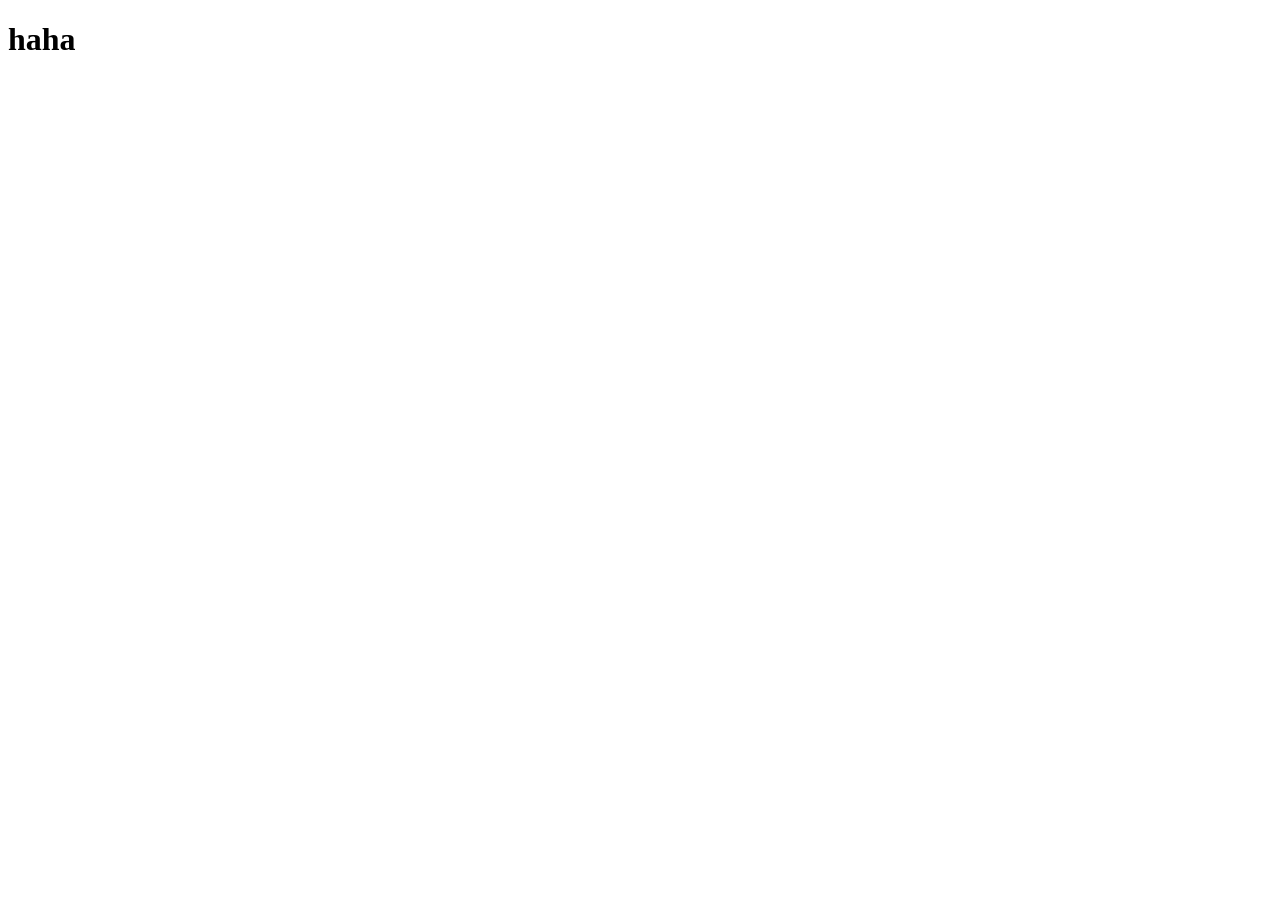
==== index.html @ 7975d015 "tes" ====
<!DOCTYPE html>
<html lang="en">
<head>
    <meta charset="UTF-8">
    <meta name="viewport" content="width=device-width, initial-scale=1.0">
    <title>Document</title>
</head>
<body>
    <h1>haha</h1>
</body>
</html>
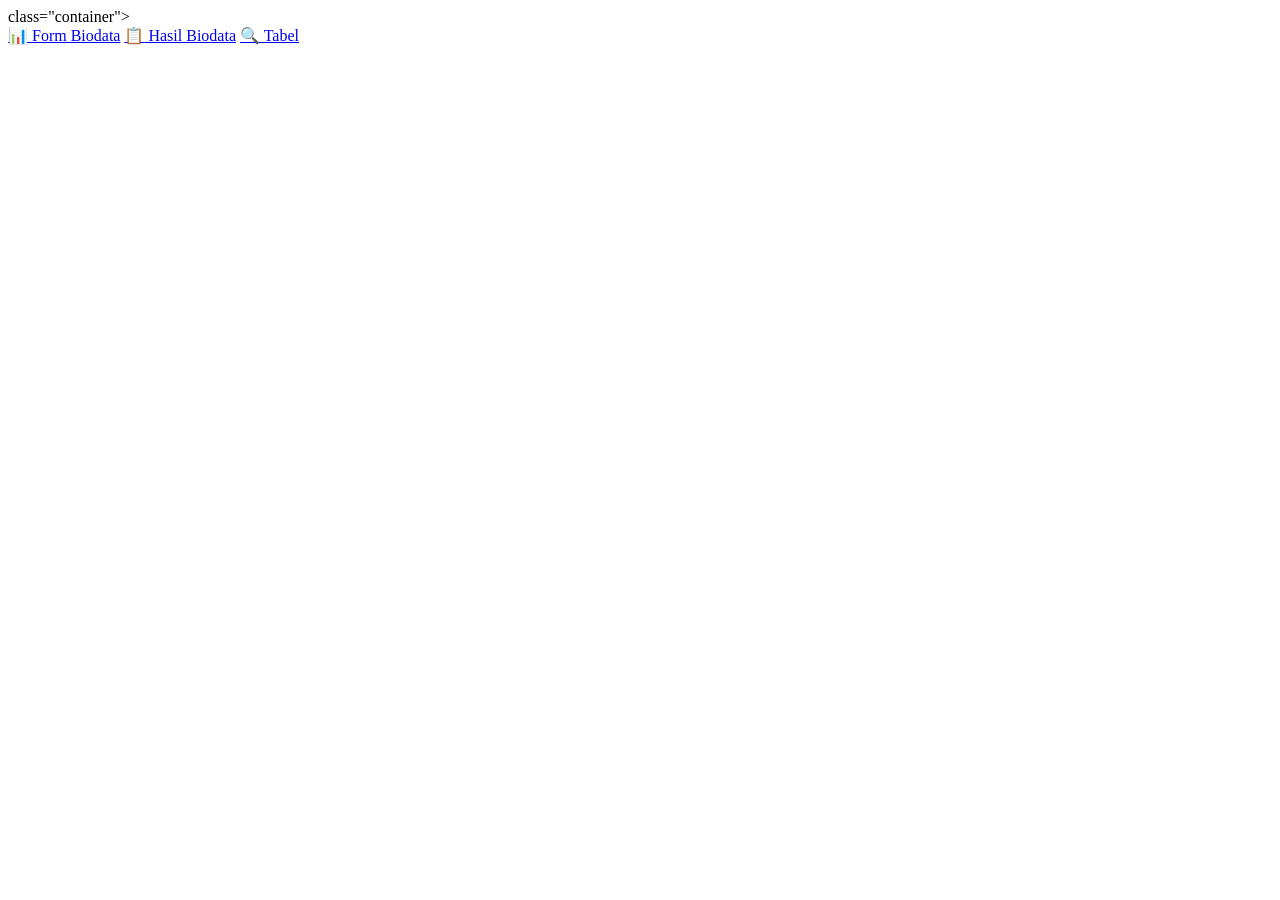
==== commit 32a35c14: "aaa" ====
--- a/index.html
+++ b/index.html
@@ -1,11 +1,17 @@
 <!DOCTYPE html>
 <html lang="en">
 <head>
-    <meta charset="UTF-8">
-    <meta name="viewport" content="width=device-width, initial-scale=1.0">
-    <title>Document</title>
-</head>
-<body>
-    <h1>haha</h1>
+     
+    class="container">
+</div>
+
+<!-- Daftar Tombol Menu -->
+<div class="menu-list">
+    <!-- Ganti tanda # dengan link file html atau link tujuan Bapak -->
+    <a href="form_biodata.html" class="menu-item"><span>📊</span> Form Biodata</a>
+    <a href="hasil_biodata.html" class="menu-item"><span>📋</span> Hasil Biodata</a>
+    <a href="tabel.html" class="menu-item"><span>🔍</span> Tabel</a>
+
+</div>
 </body>
 </html>
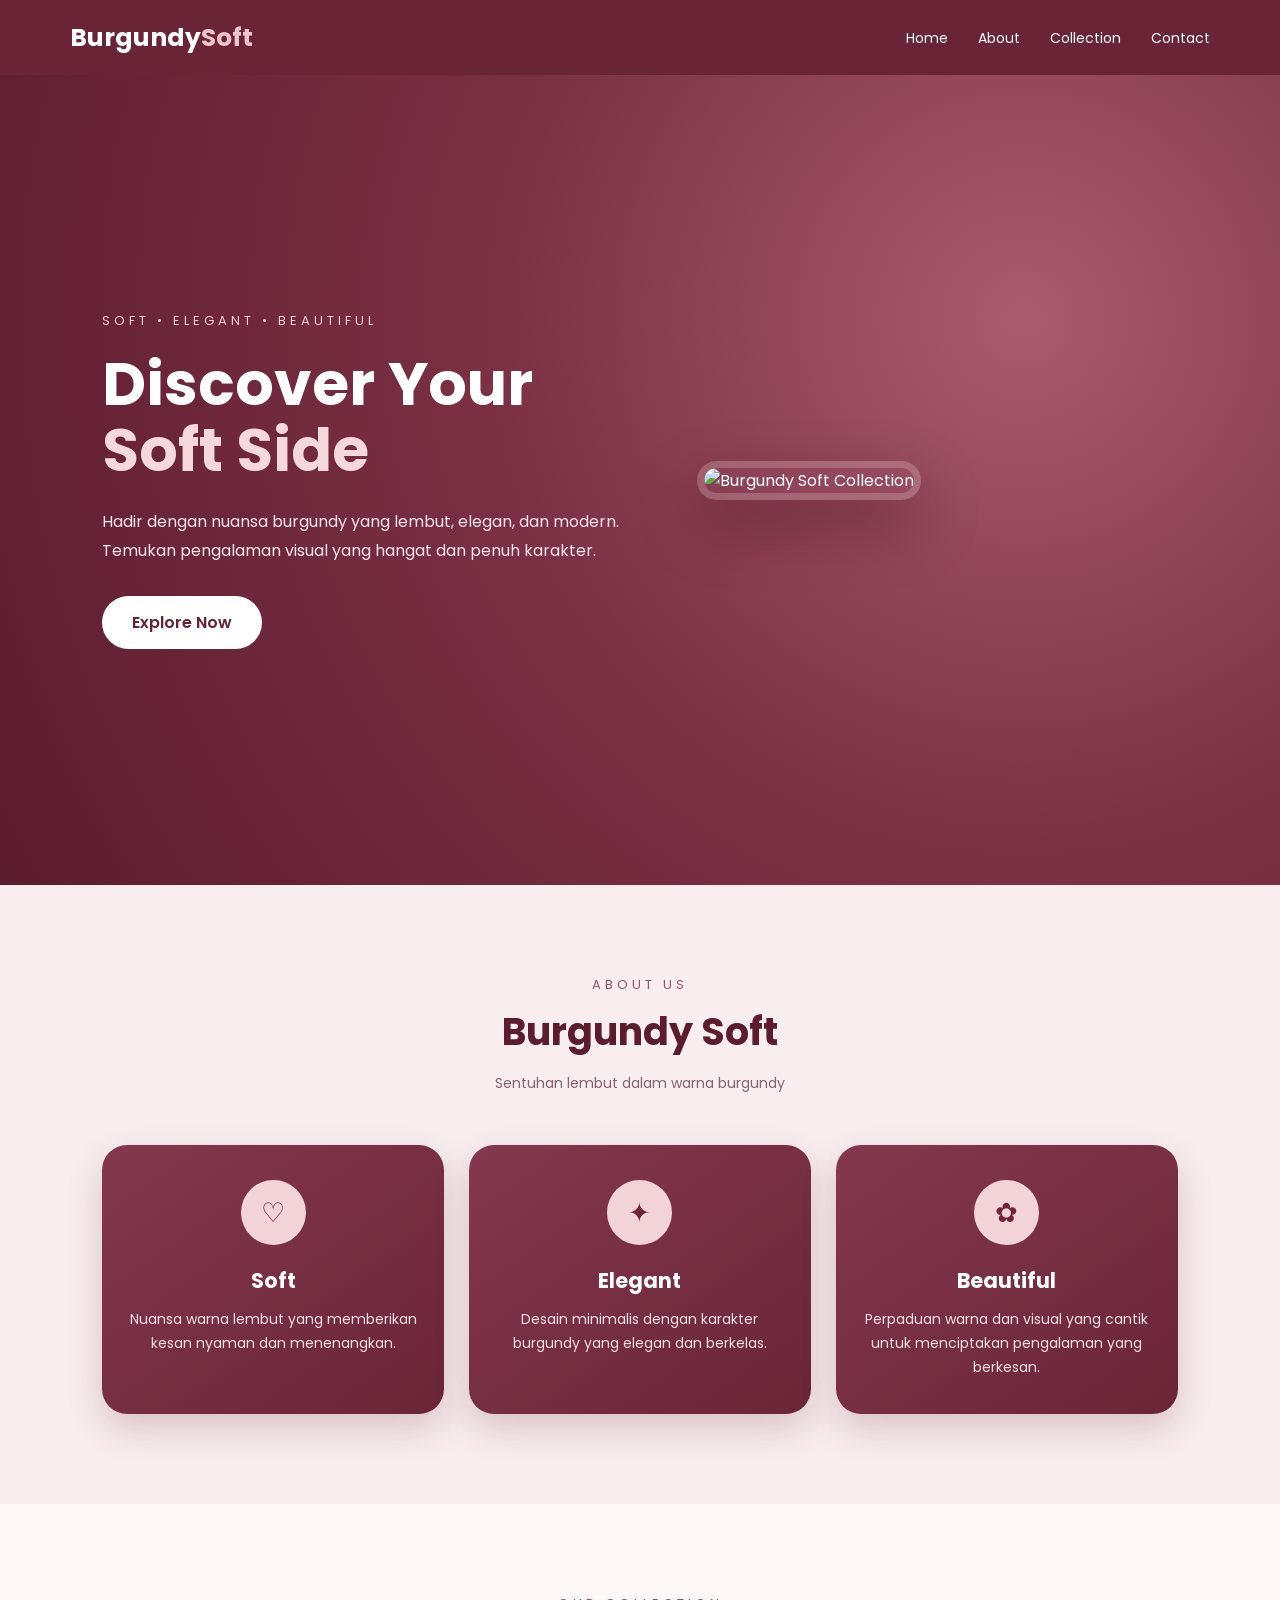
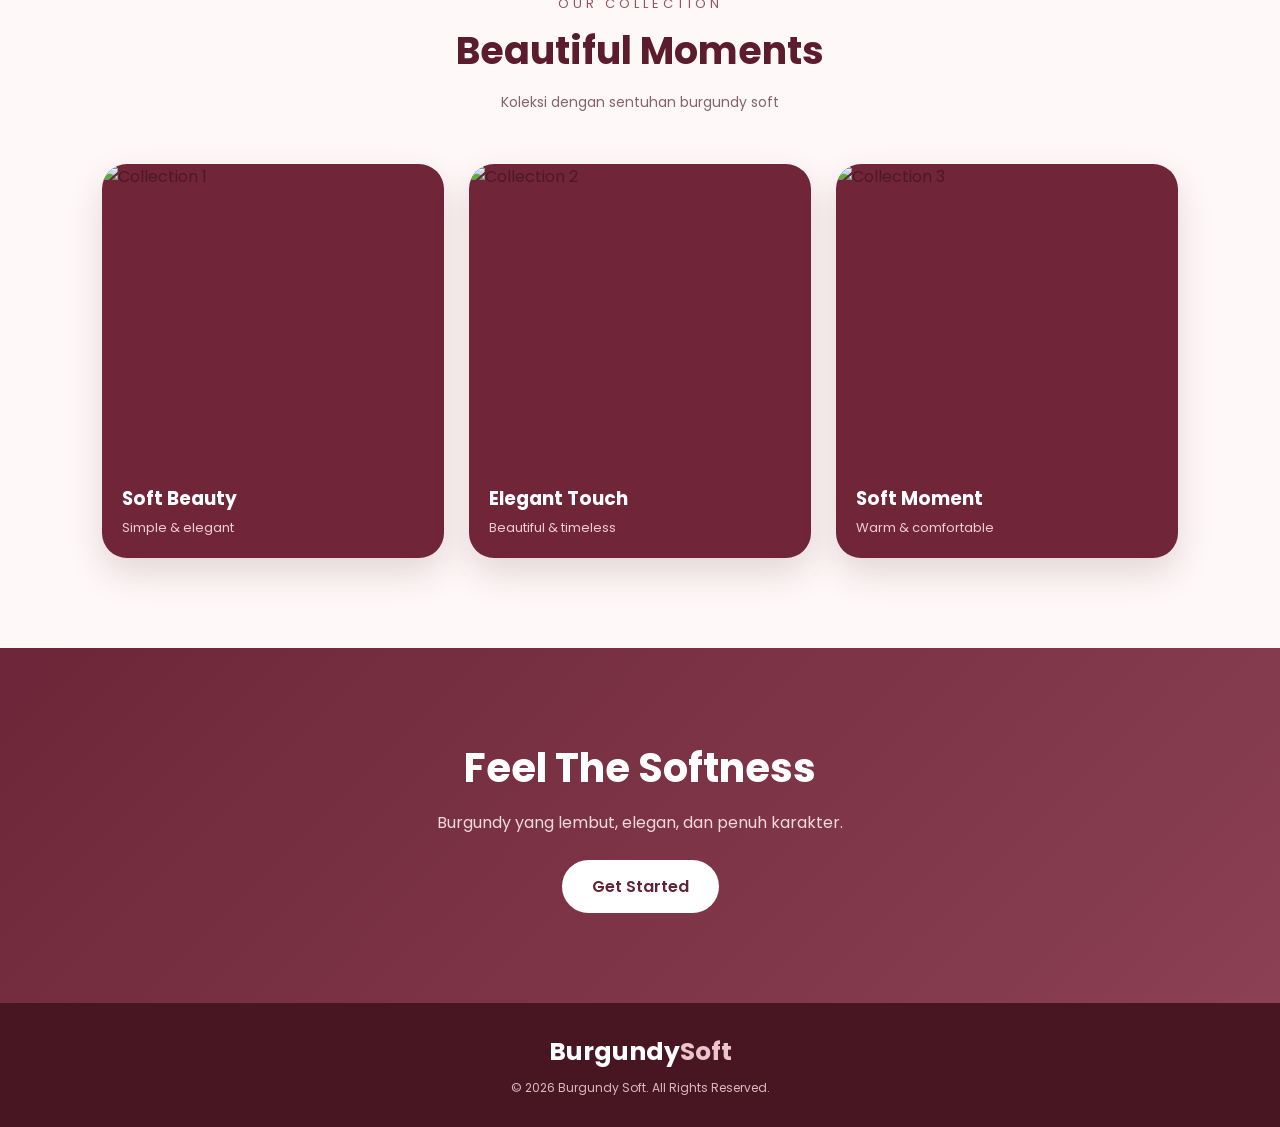
==== commit 0ed27c64: "css" ====
--- a/index.html
+++ b/index.html
@@ -1,17 +1,226 @@
 <!DOCTYPE html>
-<html lang="en">
+<html lang="id">
 <head>
-     
-    class="container">
-</div>
-
-<!-- Daftar Tombol Menu -->
-<div class="menu-list">
-    <!-- Ganti tanda # dengan link file html atau link tujuan Bapak -->
-    <a href="form_biodata.html" class="menu-item"><span>📊</span> Form Biodata</a>
-    <a href="hasil_biodata.html" class="menu-item"><span>📋</span> Hasil Biodata</a>
-    <a href="tabel.html" class="menu-item"><span>🔍</span> Tabel</a>
-
-</div>
+    <meta charset="UTF-8">
+    <meta name="viewport" content="width=device-width, initial-scale=1.0">
+
+    <title>Burgundy Soft</title>
+
+    <!-- Google Font -->
+    <link rel="preconnect" href="https://fonts.googleapis.com">
+    <link rel="preconnect" href="https://fonts.gstatic.com" crossorigin>
+    <link
+        href="https://fonts.googleapis.com/css2?family=Poppins:wght@300;400;500;600;700&display=swap"
+        rel="stylesheet"
+    >
+
+    <!-- CSS -->
+    <link rel="stylesheet" href="style.css">
+</head>
+
+<body>
+
+    <!-- NAVBAR -->
+    <header>
+        <nav class="navbar">
+
+            <div class="logo">
+                Burgundy<span>Soft</span>
+            </div>
+
+            <ul class="menu">
+                <li><a href="#home">Home</a></li>
+                <li><a href="#about">About</a></li>
+                <li><a href="#collection">Collection</a></li>
+                <li><a href="#contact">Contact</a></li>
+            </ul>
+
+        </nav>
+    </header>
+
+
+    <!-- HERO -->
+    <section class="hero" id="home">
+
+        <div class="hero-content">
+
+            <p class="subtitle">
+                SOFT • ELEGANT • BEAUTIFUL
+            </p>
+
+            <h1>
+                Discover Your
+                <span>Soft Side</span>
+            </h1>
+
+            <p class="description">
+                Hadir dengan nuansa burgundy yang lembut,
+                elegan, dan modern. Temukan pengalaman
+                visual yang hangat dan penuh karakter.
+            </p>
+
+            <a href="#collection" class="button">
+                Explore Now
+            </a>
+
+        </div>
+
+
+        <!-- FOTO HERO -->
+        <div class="hero-image">
+
+            <img
+                src="https://images.unsplash.com/photo-1612817288484-6f916006741a?auto=format&fit=crop&w=900&q=80"
+                alt="Burgundy Soft Collection"
+            >
+
+        </div>
+
+    </section>
+
+
+    <!-- ABOUT -->
+    <section class="about" id="about">
+
+        <div class="section-title">
+            <p>ABOUT US</p>
+            <h2>Burgundy Soft</h2>
+
+            <span>
+                Sentuhan lembut dalam warna burgundy
+            </span>
+        </div>
+
+
+        <div class="about-grid">
+
+            <div class="about-card">
+                <div class="icon">♡</div>
+
+                <h3>Soft</h3>
+
+                <p>
+                    Nuansa warna lembut yang memberikan
+                    kesan nyaman dan menenangkan.
+                </p>
+            </div>
+
+
+            <div class="about-card">
+                <div class="icon">✦</div>
+
+                <h3>Elegant</h3>
+
+                <p>
+                    Desain minimalis dengan karakter
+                    burgundy yang elegan dan berkelas.
+                </p>
+            </div>
+
+
+            <div class="about-card">
+                <div class="icon">✿</div>
+
+                <h3>Beautiful</h3>
+
+                <p>
+                    Perpaduan warna dan visual yang
+                    cantik untuk menciptakan pengalaman
+                    yang berkesan.
+                </p>
+            </div>
+
+        </div>
+
+    </section>
+
+
+    <!-- COLLECTION -->
+    <section class="collection" id="collection">
+
+        <div class="section-title">
+            <p>OUR COLLECTION</p>
+            <h2>Beautiful Moments</h2>
+
+            <span>
+                Koleksi dengan sentuhan burgundy soft
+            </span>
+        </div>
+
+
+        <div class="gallery">
+
+            <div class="gallery-card">
+                <img
+                    src="https://images.unsplash.com/photo-1556228578-8c89e6adf883?auto=format&fit=crop&w=800&q=80"
+                    alt="Collection 1"
+                >
+
+                <div class="gallery-text">
+                    <h3>Soft Beauty</h3>
+                    <p>Simple & elegant</p>
+                </div>
+            </div>
+
+
+            <div class="gallery-card">
+                <img
+                    src="https://images.unsplash.com/photo-1596462502278-27bfdc403348?auto=format&fit=crop&w=800&q=80"
+                    alt="Collection 2"
+                >
+
+                <div class="gallery-text">
+                    <h3>Elegant Touch</h3>
+                    <p>Beautiful & timeless</p>
+                </div>
+            </div>
+
+
+            <div class="gallery-card">
+                <img
+                    src="https://images.unsplash.com/photo-1571781926291-c477ebfd024b?auto=format&fit=crop&w=800&q=80"
+                    alt="Collection 3"
+                >
+
+                <div class="gallery-text">
+                    <h3>Soft Moment</h3>
+                    <p>Warm & comfortable</p>
+                </div>
+            </div>
+
+        </div>
+
+    </section>
+
+
+    <!-- CTA -->
+    <section class="cta" id="contact">
+
+        <h2>Feel The Softness</h2>
+
+        <p>
+            Burgundy yang lembut, elegan, dan penuh karakter.
+        </p>
+
+        <a href="#home" class="button light">
+            Get Started
+        </a>
+
+    </section>
+
+
+    <!-- FOOTER -->
+    <footer>
+
+        <div class="logo">
+            Burgundy<span>Soft</span>
+        </div>
+
+        <p>
+            © 2026 Burgundy Soft. All Rights Reserved.
+        </p>
+
+    </footer>
+
 </body>
 </html>
--- a/style.css
+++ b/style.css
@@ -0,0 +1,514 @@
+/* ==============================
+   RESET
+================================= */
+
+* {
+    margin: 0;
+    padding: 0;
+    box-sizing: border-box;
+}
+
+html {
+    scroll-behavior: smooth;
+}
+
+body {
+    font-family: "Poppins", sans-serif;
+    background: #f6e8eb;
+    color: #4d1825;
+}
+
+
+/* ==============================
+   NAVBAR
+================================= */
+
+header {
+    background: #692536;
+    position: sticky;
+    top: 0;
+    z-index: 1000;
+}
+
+.navbar {
+    max-width: 1200px;
+    height: 75px;
+    margin: auto;
+    padding: 0 30px;
+
+    display: flex;
+    align-items: center;
+    justify-content: space-between;
+}
+
+.logo {
+    color: white;
+    font-size: 25px;
+    font-weight: 700;
+}
+
+.logo span {
+    color: #edc4ca;
+}
+
+.menu {
+    list-style: none;
+
+    display: flex;
+    gap: 30px;
+}
+
+.menu a {
+    color: white;
+    text-decoration: none;
+    font-size: 14px;
+    transition: 0.3s;
+}
+
+.menu a:hover {
+    color: #efc5cb;
+}
+
+
+/* ==============================
+   HERO
+================================= */
+
+.hero {
+    min-height: 90vh;
+    padding: 70px 8%;
+
+    display: flex;
+    align-items: center;
+    justify-content: space-between;
+
+    gap: 60px;
+
+    background:
+        radial-gradient(
+            circle at 80% 30%,
+            #a95c6e,
+            #7c3044 45%,
+            #5b1c2d 100%
+        );
+
+    color: white;
+}
+
+.hero-content {
+    width: 50%;
+}
+
+.subtitle {
+    color: #f2cbd0;
+    font-size: 13px;
+    letter-spacing: 4px;
+    margin-bottom: 20px;
+}
+
+.hero h1 {
+    font-size: 60px;
+    line-height: 1.1;
+    margin-bottom: 25px;
+}
+
+.hero h1 span {
+    display: block;
+    color: #f4d8dc;
+}
+
+.description {
+    max-width: 520px;
+
+    color: #f6e5e8;
+    line-height: 1.8;
+    font-size: 16px;
+
+    margin-bottom: 30px;
+}
+
+
+/* BUTTON */
+
+.button {
+    display: inline-block;
+
+    padding: 14px 30px;
+
+    border-radius: 50px;
+
+    background: #fff;
+    color: #652234;
+
+    text-decoration: none;
+    font-weight: 600;
+
+    transition: 0.3s;
+}
+
+.button:hover {
+    background: #efc3ca;
+    transform: translateY(-4px);
+}
+
+
+/* HERO IMAGE */
+
+.hero-image {
+    width: 45%;
+}
+
+.hero-image img {
+    width: 100%;
+    height: 500px;
+
+    object-fit: cover;
+
+    border-radius: 35px;
+
+    border: 7px solid rgba(255,255,255,0.18);
+
+    box-shadow:
+        0 25px 60px rgba(40,0,10,0.35);
+}
+
+
+/* ==============================
+   SECTION TITLE
+================================= */
+
+.section-title {
+    text-align: center;
+    margin-bottom: 50px;
+}
+
+.section-title p {
+    color: #9a5262;
+    font-size: 13px;
+    letter-spacing: 4px;
+    margin-bottom: 8px;
+}
+
+.section-title h2 {
+    font-size: 38px;
+    color: #5b1c2d;
+    margin-bottom: 10px;
+}
+
+.section-title span {
+    color: #85636b;
+    font-size: 14px;
+}
+
+
+/* ==============================
+   ABOUT
+================================= */
+
+.about {
+    padding: 90px 8%;
+    background: #f8edef;
+}
+
+.about-grid {
+    max-width: 1100px;
+    margin: auto;
+
+    display: grid;
+    grid-template-columns: repeat(3, 1fr);
+
+    gap: 25px;
+}
+
+
+/* BURGUNDY SOFT CARD */
+
+.about-card {
+    padding: 35px 25px;
+
+    text-align: center;
+
+    color: white;
+
+    background:
+        linear-gradient(
+            145deg,
+            #84384d,
+            #6a2537
+        );
+
+    border-radius: 25px;
+
+    box-shadow:
+        0 15px 35px rgba(100,30,50,0.20);
+
+    transition: 0.3s;
+}
+
+.about-card:hover {
+    transform: translateY(-8px);
+
+    box-shadow:
+        0 20px 45px rgba(100,30,50,0.30);
+}
+
+.icon {
+    width: 65px;
+    height: 65px;
+
+    margin: 0 auto 20px;
+
+    display: flex;
+    align-items: center;
+    justify-content: center;
+
+    border-radius: 50%;
+
+    background: #f2d3d8;
+
+    color: #702638;
+
+    font-size: 27px;
+}
+
+.about-card h3 {
+    font-size: 21px;
+    margin-bottom: 12px;
+}
+
+.about-card p {
+    color: #f5dfe2;
+
+    font-size: 14px;
+
+    line-height: 1.7;
+}
+
+
+/* ==============================
+   COLLECTION
+================================= */
+
+.collection {
+    padding: 90px 8%;
+
+    background: #fff8f8;
+}
+
+.gallery {
+    max-width: 1100px;
+    margin: auto;
+
+    display: grid;
+
+    grid-template-columns:
+        repeat(3, 1fr);
+
+    gap: 25px;
+}
+
+.gallery-card {
+    overflow: hidden;
+
+    border-radius: 25px;
+
+    background: #702638;
+
+    box-shadow:
+        0 15px 35px rgba(80,20,35,0.15);
+}
+
+.gallery-card img {
+    width: 100%;
+    height: 300px;
+
+    object-fit: cover;
+
+    display: block;
+
+    transition: 0.5s;
+}
+
+.gallery-card:hover img {
+    transform: scale(1.08);
+}
+
+.gallery-text {
+    padding: 20px;
+
+    color: white;
+}
+
+.gallery-text h3 {
+    margin-bottom: 5px;
+}
+
+.gallery-text p {
+    color: #eecdd2;
+
+    font-size: 13px;
+}
+
+
+/* ==============================
+   CTA
+================================= */
+
+.cta {
+    padding: 90px 20px;
+
+    text-align: center;
+
+    color: white;
+
+    background:
+        linear-gradient(
+            135deg,
+            #6d2639,
+            #8b4053
+        );
+}
+
+.cta h2 {
+    font-size: 40px;
+    margin-bottom: 12px;
+}
+
+.cta p {
+    color: #f2d9dd;
+    margin-bottom: 25px;
+}
+
+.button.light {
+    background: white;
+}
+
+
+/* ==============================
+   FOOTER
+================================= */
+
+footer {
+    padding: 30px;
+
+    text-align: center;
+
+    background: #481522;
+
+    color: #dcb9bf;
+}
+
+footer .logo {
+    margin-bottom: 8px;
+}
+
+footer p {
+    font-size: 12px;
+}
+
+
+/* ==============================
+   RESPONSIVE TABLET
+================================= */
+
+@media (max-width: 900px) {
+
+    .hero {
+        padding: 60px 6%;
+    }
+
+    .hero h1 {
+        font-size: 48px;
+    }
+
+    .about-grid,
+    .gallery {
+        grid-template-columns: 1fr 1fr;
+    }
+
+}
+
+
+/* ==============================
+   RESPONSIVE HP
+================================= */
+
+@media (max-width: 650px) {
+
+    .navbar {
+        height: 65px;
+        padding: 0 20px;
+    }
+
+    .menu {
+        display: none;
+    }
+
+
+    /* HERO */
+
+    .hero {
+        min-height: auto;
+
+        padding: 60px 25px;
+
+        flex-direction: column;
+
+        text-align: center;
+    }
+
+    .hero-content {
+        width: 100%;
+    }
+
+    .hero h1 {
+        font-size: 42px;
+    }
+
+    .description {
+        margin-left: auto;
+        margin-right: auto;
+    }
+
+    .hero-image {
+        width: 100%;
+    }
+
+    .hero-image img {
+        height: 380px;
+    }
+
+
+    /* SECTION */
+
+    .section-title h2 {
+        font-size: 30px;
+    }
+
+
+    /* CARD */
+
+    .about-grid,
+    .gallery {
+        grid-template-columns: 1fr;
+    }
+
+
+    .about,
+    .collection {
+        padding: 70px 25px;
+    }
+
+
+    .gallery-card img {
+        height: 280px;
+    }
+
+
+    /* CTA */
+
+    .cta h2 {
+        font-size: 30px;
+    }
+
+}
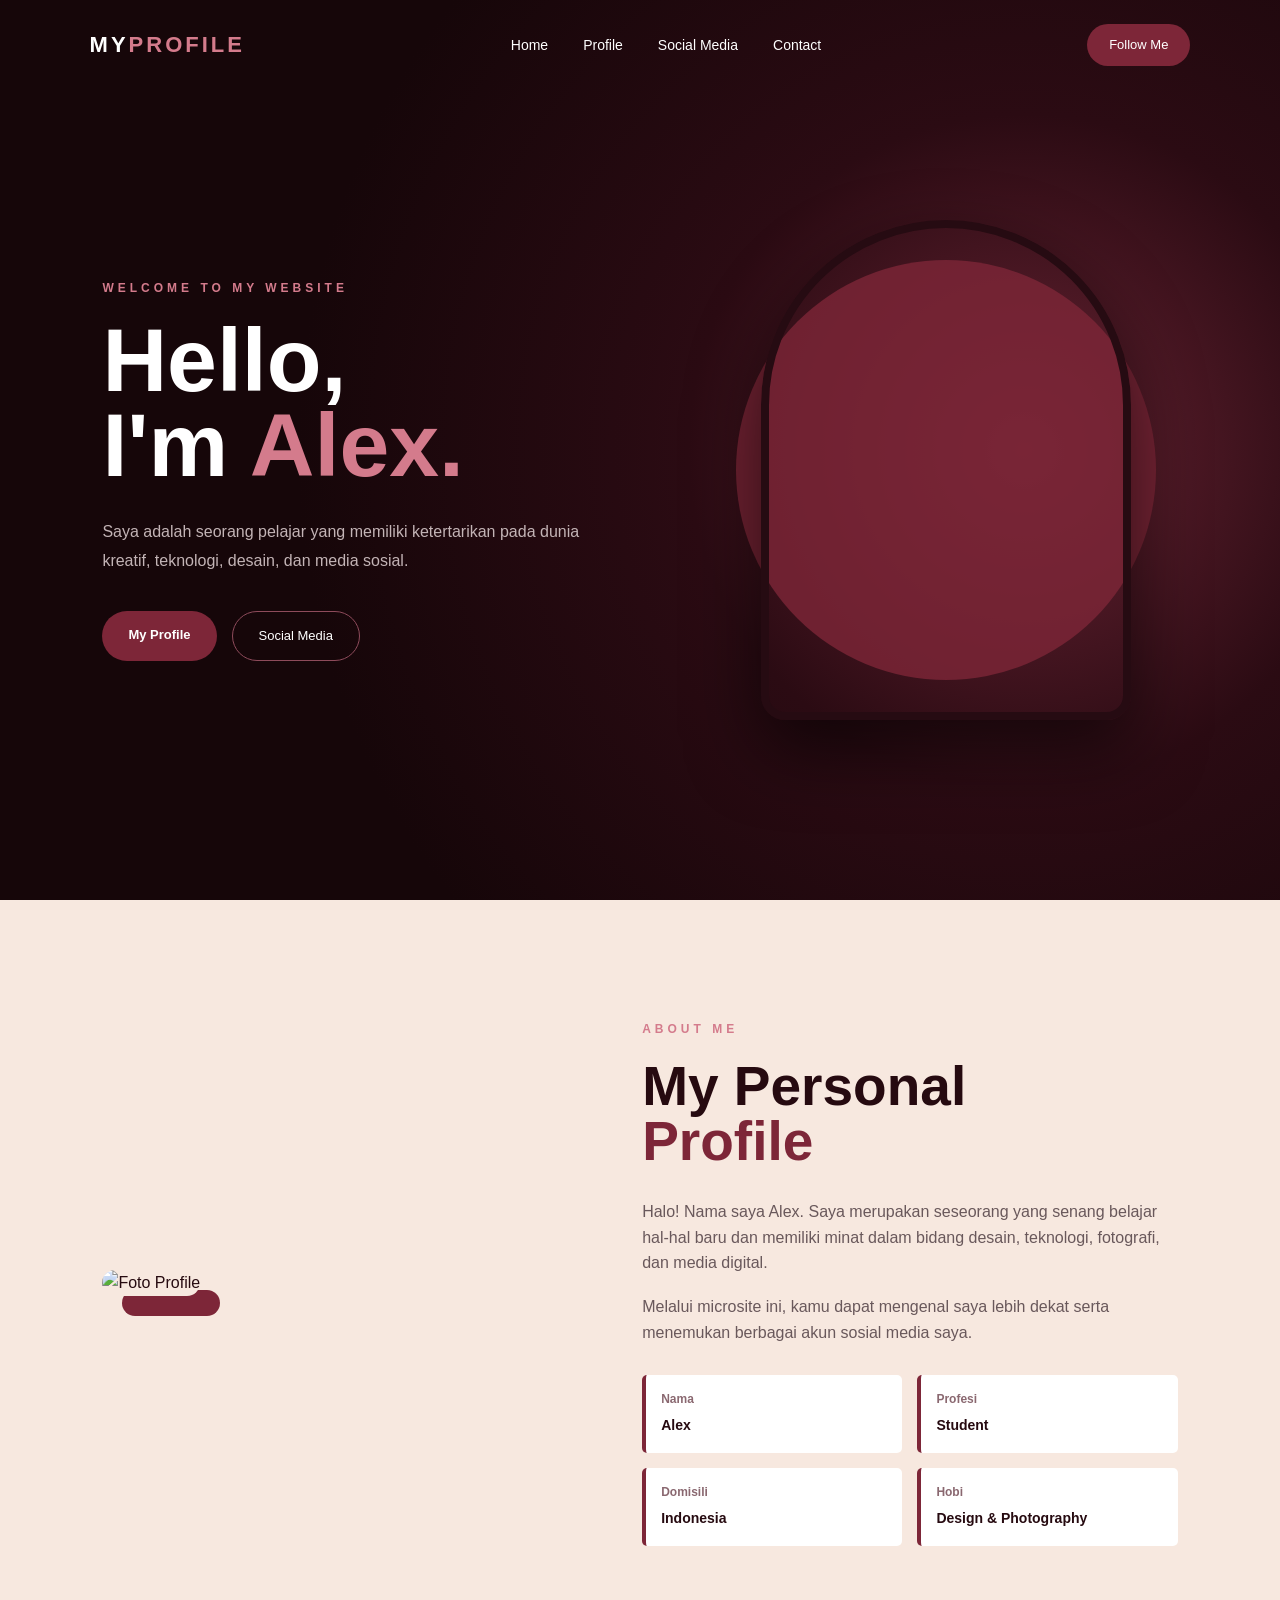
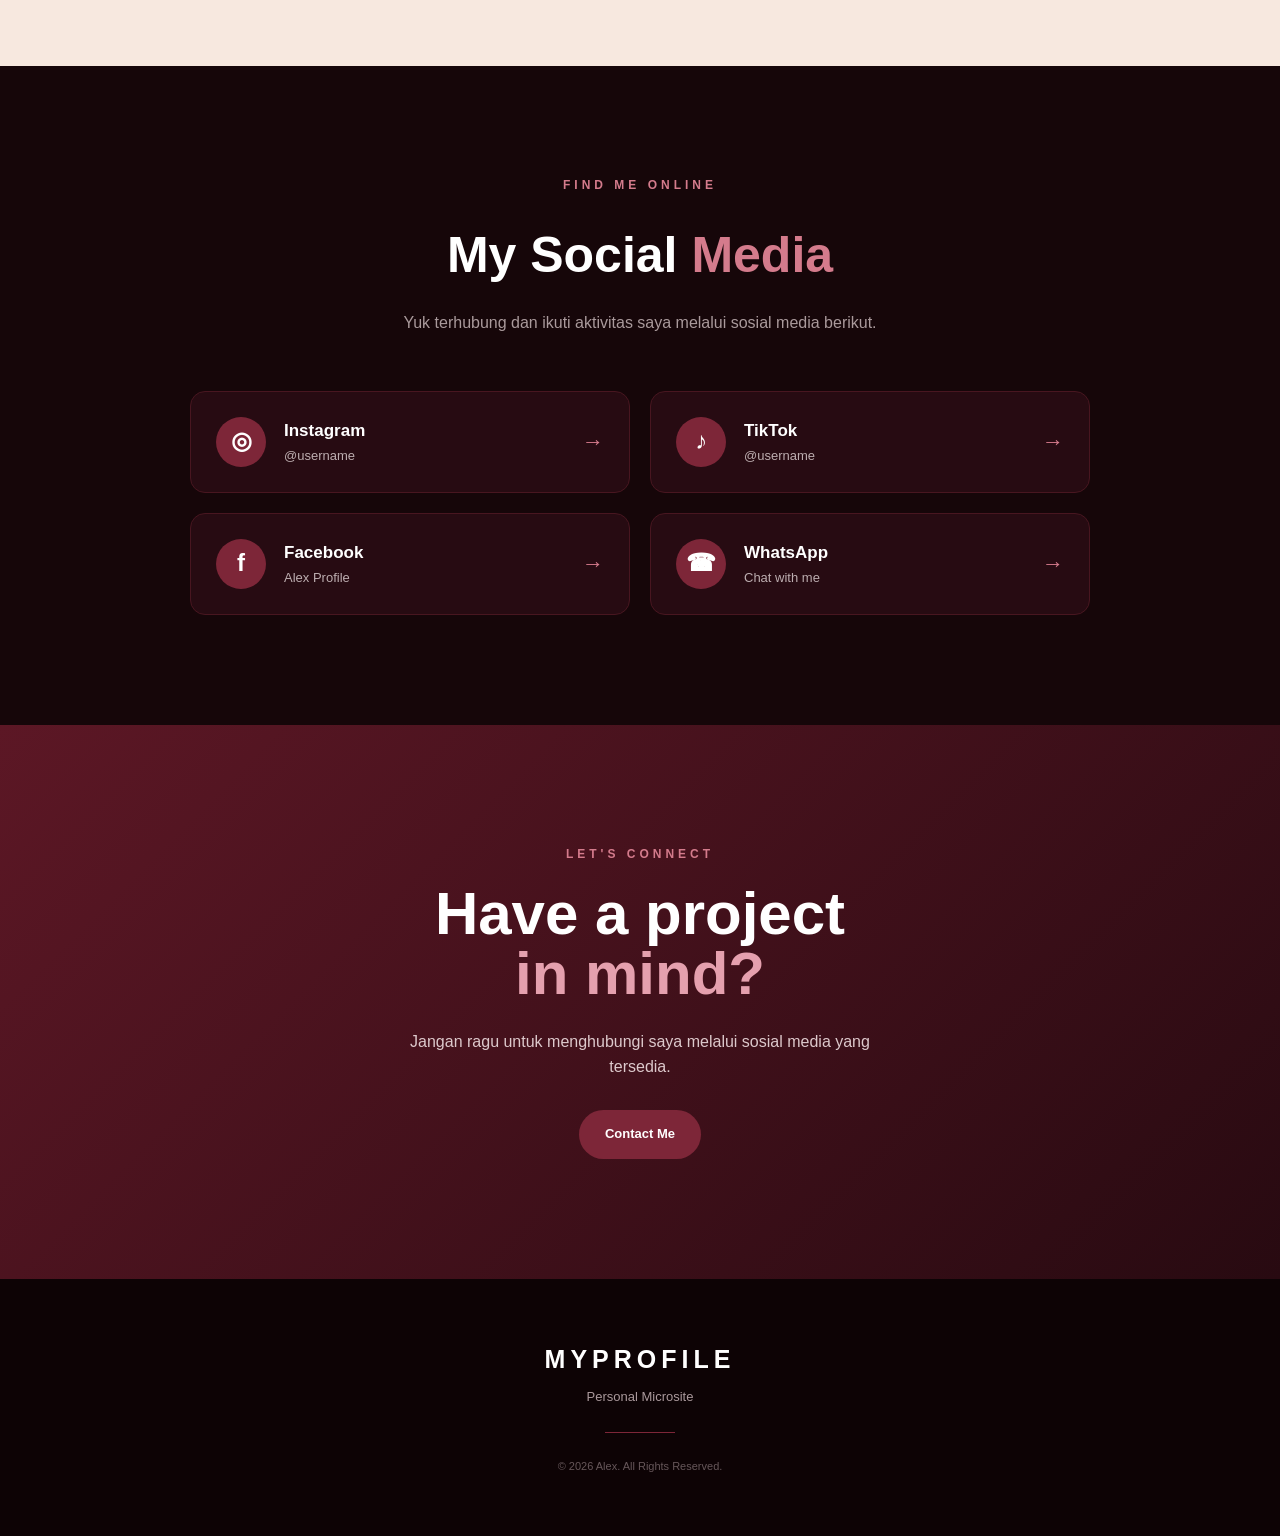
==== commit 01206374: "gyuurf" ====
--- a/index.html
+++ b/index.html
@@ -1,18 +1,13 @@
 <!DOCTYPE html>
 <html lang="id">
+
 <head>
     <meta charset="UTF-8">
-    <meta name="viewport" content="width=device-width, initial-scale=1.0">
-
-    <title>Burgundy Soft</title>
-
-    <!-- Google Font -->
-    <link rel="preconnect" href="https://fonts.googleapis.com">
-    <link rel="preconnect" href="https://fonts.gstatic.com" crossorigin>
-    <link
-        href="https://fonts.googleapis.com/css2?family=Poppins:wght@300;400;500;600;700&display=swap"
-        rel="stylesheet"
-    >
+
+    <meta name="viewport"
+          content="width=device-width, initial-scale=1.0">
+
+    <title>My Profile | Microsite</title>
 
     <!-- CSS -->
     <link rel="stylesheet" href="style.css">
@@ -25,15 +20,30 @@
         <nav class="navbar">
 
             <div class="logo">
-                Burgundy<span>Soft</span>
+                MY<span>PROFILE</span>
             </div>
 
-            <ul class="menu">
-                <li><a href="#home">Home</a></li>
-                <li><a href="#about">About</a></li>
-                <li><a href="#collection">Collection</a></li>
-                <li><a href="#contact">Contact</a></li>
+            <ul class="nav-menu">
+                <li>
+                    <a href="#home">Home</a>
+                </li>
+
+                <li>
+                    <a href="#profile">Profile</a>
+                </li>
+
+                <li>
+                    <a href="#social">Social Media</a>
+                </li>
+
+                <li>
+                    <a href="#contact">Contact</a>
+                </li>
             </ul>
+
+            <a href="#social" class="nav-button">
+                Follow Me
+            </a>
 
         </nav>
     </header>
@@ -42,169 +52,244 @@
     <!-- HERO -->
     <section class="hero" id="home">
 
-        <div class="hero-content">
+        <div class="hero-text">
 
             <p class="subtitle">
-                SOFT • ELEGANT • BEAUTIFUL
+                WELCOME TO MY WEBSITE
             </p>
 
             <h1>
-                Discover Your
-                <span>Soft Side</span>
+                Hello,<br>
+                I'm <span>Alex.</span>
             </h1>
 
             <p class="description">
-                Hadir dengan nuansa burgundy yang lembut,
-                elegan, dan modern. Temukan pengalaman
-                visual yang hangat dan penuh karakter.
-            </p>
-
-            <a href="#collection" class="button">
-                Explore Now
-            </a>
-
-        </div>
-
-
-        <!-- FOTO HERO -->
+                Saya adalah seorang pelajar yang memiliki
+                ketertarikan pada dunia kreatif, teknologi,
+                desain, dan media sosial.
+            </p>
+
+            <div class="hero-buttons">
+
+                <a href="#profile" class="primary-button">
+                    My Profile
+                </a>
+
+                <a href="#social" class="secondary-button">
+                    Social Media
+                </a>
+
+            </div>
+
+        </div>
+
+
         <div class="hero-image">
 
-            <img
-                src="https://images.unsplash.com/photo-1612817288484-6f916006741a?auto=format&fit=crop&w=900&q=80"
-                alt="Burgundy Soft Collection"
-            >
+            <div class="circle"></div>
+
+            <img src="profile.jpg"
+                 alt="Foto Profil">
 
         </div>
 
     </section>
 
 
-    <!-- ABOUT -->
-    <section class="about" id="about">
-
-        <div class="section-title">
-            <p>ABOUT US</p>
-            <h2>Burgundy Soft</h2>
-
-            <span>
-                Sentuhan lembut dalam warna burgundy
-            </span>
-        </div>
-
-
-        <div class="about-grid">
-
-            <div class="about-card">
-                <div class="icon">♡</div>
-
-                <h3>Soft</h3>
-
-                <p>
-                    Nuansa warna lembut yang memberikan
-                    kesan nyaman dan menenangkan.
-                </p>
+    <!-- PROFILE -->
+    <section class="profile" id="profile">
+
+        <div class="profile-image">
+
+            <img src="profile.jpg"
+                 alt="Foto Profile">
+
+        </div>
+
+
+        <div class="profile-content">
+
+            <p class="subtitle">
+                ABOUT ME
+            </p>
+
+            <h2>
+                My Personal<br>
+                <span>Profile</span>
+            </h2>
+
+            <p>
+                Halo! Nama saya Alex. Saya merupakan seseorang
+                yang senang belajar hal-hal baru dan memiliki
+                minat dalam bidang desain, teknologi, fotografi,
+                dan media digital.
+            </p>
+
+            <p>
+                Melalui microsite ini, kamu dapat mengenal
+                saya lebih dekat serta menemukan berbagai
+                akun sosial media saya.
+            </p>
+
+
+            <div class="info">
+
+                <div>
+                    <strong>Nama</strong>
+                    <span>Alex</span>
+                </div>
+
+                <div>
+                    <strong>Profesi</strong>
+                    <span>Student</span>
+                </div>
+
+                <div>
+                    <strong>Domisili</strong>
+                    <span>Indonesia</span>
+                </div>
+
+                <div>
+                    <strong>Hobi</strong>
+                    <span>Design & Photography</span>
+                </div>
+
             </div>
 
-
-            <div class="about-card">
-                <div class="icon">✦</div>
-
-                <h3>Elegant</h3>
-
-                <p>
-                    Desain minimalis dengan karakter
-                    burgundy yang elegan dan berkelas.
-                </p>
-            </div>
-
-
-            <div class="about-card">
-                <div class="icon">✿</div>
-
-                <h3>Beautiful</h3>
-
-                <p>
-                    Perpaduan warna dan visual yang
-                    cantik untuk menciptakan pengalaman
-                    yang berkesan.
-                </p>
-            </div>
-
         </div>
 
     </section>
 
 
-    <!-- COLLECTION -->
-    <section class="collection" id="collection">
-
-        <div class="section-title">
-            <p>OUR COLLECTION</p>
-            <h2>Beautiful Moments</h2>
-
-            <span>
-                Koleksi dengan sentuhan burgundy soft
-            </span>
-        </div>
-
-
-        <div class="gallery">
-
-            <div class="gallery-card">
-                <img
-                    src="https://images.unsplash.com/photo-1556228578-8c89e6adf883?auto=format&fit=crop&w=800&q=80"
-                    alt="Collection 1"
-                >
-
-                <div class="gallery-text">
-                    <h3>Soft Beauty</h3>
-                    <p>Simple & elegant</p>
-                </div>
-            </div>
-
-
-            <div class="gallery-card">
-                <img
-                    src="https://images.unsplash.com/photo-1596462502278-27bfdc403348?auto=format&fit=crop&w=800&q=80"
-                    alt="Collection 2"
-                >
-
-                <div class="gallery-text">
-                    <h3>Elegant Touch</h3>
-                    <p>Beautiful & timeless</p>
-                </div>
-            </div>
-
-
-            <div class="gallery-card">
-                <img
-                    src="https://images.unsplash.com/photo-1571781926291-c477ebfd024b?auto=format&fit=crop&w=800&q=80"
-                    alt="Collection 3"
-                >
-
-                <div class="gallery-text">
-                    <h3>Soft Moment</h3>
-                    <p>Warm & comfortable</p>
-                </div>
-            </div>
+    <!-- SOCIAL MEDIA -->
+    <section class="social" id="social">
+
+        <div class="section-heading">
+
+            <p class="subtitle">
+                FIND ME ONLINE
+            </p>
+
+            <h2>
+                My Social <span>Media</span>
+            </h2>
+
+            <p>
+                Yuk terhubung dan ikuti aktivitas saya
+                melalui sosial media berikut.
+            </p>
+
+        </div>
+
+
+        <div class="social-container">
+
+
+            <!-- INSTAGRAM -->
+            <a href="https://instagram.com/"
+               target="_blank"
+               class="social-card">
+
+                <div class="social-icon instagram">
+                    ◎
+                </div>
+
+                <div>
+                    <h3>Instagram</h3>
+                    <p>@username</p>
+                </div>
+
+                <span class="arrow">→</span>
+
+            </a>
+
+
+            <!-- TIKTOK -->
+            <a href="https://tiktok.com/"
+               target="_blank"
+               class="social-card">
+
+                <div class="social-icon tiktok">
+                    ♪
+                </div>
+
+                <div>
+                    <h3>TikTok</h3>
+                    <p>@username</p>
+                </div>
+
+                <span class="arrow">→</span>
+
+            </a>
+
+
+            <!-- FACEBOOK -->
+            <a href="https://facebook.com/"
+               target="_blank"
+               class="social-card">
+
+                <div class="social-icon facebook">
+                    f
+                </div>
+
+                <div>
+                    <h3>Facebook</h3>
+                    <p>Alex Profile</p>
+                </div>
+
+                <span class="arrow">→</span>
+
+            </a>
+
+
+            <!-- WHATSAPP -->
+            <a href="https://wa.me/6281234567890"
+               target="_blank"
+               class="social-card">
+
+                <div class="social-icon whatsapp">
+                    ☎
+                </div>
+
+                <div>
+                    <h3>WhatsApp</h3>
+                    <p>Chat with me</p>
+                </div>
+
+                <span class="arrow">→</span>
+
+            </a>
 
         </div>
 
     </section>
 
 
-    <!-- CTA -->
-    <section class="cta" id="contact">
-
-        <h2>Feel The Softness</h2>
-
-        <p>
-            Burgundy yang lembut, elegan, dan penuh karakter.
-        </p>
-
-        <a href="#home" class="button light">
-            Get Started
-        </a>
+    <!-- CONTACT -->
+    <section class="contact" id="contact">
+
+        <div>
+
+            <p class="subtitle">
+                LET'S CONNECT
+            </p>
+
+            <h2>
+                Have a project<br>
+                <span>in mind?</span>
+            </h2>
+
+            <p>
+                Jangan ragu untuk menghubungi saya melalui
+                sosial media yang tersedia.
+            </p>
+
+            <a href="#social"
+               class="primary-button">
+                Contact Me
+            </a>
+
+        </div>
 
     </section>
 
@@ -212,12 +297,18 @@
     <!-- FOOTER -->
     <footer>
 
-        <div class="logo">
-            Burgundy<span>Soft</span>
+        <div class="footer-logo">
+            MYPROFILE
         </div>
 
         <p>
-            © 2026 Burgundy Soft. All Rights Reserved.
+            Personal Microsite
+        </p>
+
+        <div class="footer-line"></div>
+
+        <p class="copyright">
+            © 2026 Alex. All Rights Reserved.
         </p>
 
     </footer>
--- a/style.css
+++ b/style.css
@@ -1,6 +1,6 @@
-/* ==============================
+/* ===================================
    RESET
-================================= */
+=================================== */
 
 * {
     margin: 0;
@@ -13,502 +13,774 @@
 }
 
 body {
-    font-family: "Poppins", sans-serif;
-    background: #f6e8eb;
-    color: #4d1825;
-}
-
-
-/* ==============================
+    font-family: Arial, Helvetica, sans-serif;
+
+    background: #160609;
+
+    color: #ffffff;
+
+    line-height: 1.6;
+}
+
+
+/* ===================================
+   COLOR
+=================================== */
+
+:root {
+
+    --maroon-dark: #160609;
+
+    --maroon: #5c1725;
+
+    --maroon-light: #7d2638;
+
+    --red-soft: #a64b5f;
+
+    --cream: #f7e8df;
+
+    --white: #ffffff;
+
+    --gray: #b7a9aa;
+}
+
+
+/* ===================================
    NAVBAR
-================================= */
+=================================== */
 
 header {
-    background: #692536;
-    position: sticky;
+
+    width: 100%;
+
+    position: absolute;
+
     top: 0;
-    z-index: 1000;
+    left: 0;
+
+    z-index: 100;
 }
 
 .navbar {
-    max-width: 1200px;
-    height: 75px;
+
+    width: 86%;
+
+    height: 90px;
+
     margin: auto;
-    padding: 0 30px;
 
     display: flex;
+
     align-items: center;
+
     justify-content: space-between;
 }
 
 .logo {
+
+    font-size: 22px;
+
+    font-weight: bold;
+
+    letter-spacing: 3px;
+}
+
+.logo span {
+
+    color: #d47b8c;
+}
+
+.nav-menu {
+
+    display: flex;
+
+    gap: 35px;
+
+    list-style: none;
+}
+
+.nav-menu a {
+
     color: white;
-    font-size: 25px;
-    font-weight: 700;
-}
-
-.logo span {
-    color: #edc4ca;
-}
-
-.menu {
-    list-style: none;
+
+    text-decoration: none;
+
+    font-size: 14px;
+
+    transition: 0.3s;
+}
+
+.nav-menu a:hover {
+
+    color: #d47b8c;
+}
+
+.nav-button {
+
+    text-decoration: none;
+
+    color: white;
+
+    background: var(--maroon-light);
+
+    padding: 11px 22px;
+
+    border-radius: 25px;
+
+    font-size: 13px;
+
+    transition: 0.3s;
+}
+
+.nav-button:hover {
+
+    background: #a64b5f;
+}
+
+
+/* ===================================
+   HERO
+=================================== */
+
+.hero {
+
+    min-height: 100vh;
+
+    padding: 120px 8% 80px;
 
     display: flex;
-    gap: 30px;
-}
-
-.menu a {
+
+    align-items: center;
+
+    justify-content: space-between;
+
+    overflow: hidden;
+
+    background:
+
+        radial-gradient(
+            circle at 80% 50%,
+            #682333 0%,
+            #2b0b13 30%,
+            #160609 65%
+        );
+}
+
+.hero-text {
+
+    width: 50%;
+
+    position: relative;
+
+    z-index: 2;
+}
+
+.subtitle {
+
+    color: #d47b8c;
+
+    font-size: 12px;
+
+    font-weight: bold;
+
+    letter-spacing: 4px;
+
+    margin-bottom: 20px;
+}
+
+.hero h1 {
+
+    font-size: clamp(55px, 7vw, 90px);
+
+    line-height: 0.95;
+
+    margin-bottom: 30px;
+}
+
+.hero h1 span {
+
+    color: #d47b8c;
+}
+
+.description {
+
+    color: #c3b4b6;
+
+    max-width: 520px;
+
+    line-height: 1.8;
+
+    margin-bottom: 35px;
+}
+
+
+/* ===================================
+   BUTTON
+=================================== */
+
+.hero-buttons {
+
+    display: flex;
+
+    gap: 15px;
+}
+
+.primary-button {
+
+    display: inline-block;
+
+    padding: 14px 26px;
+
+    background: #7d2638;
+
     color: white;
+
     text-decoration: none;
+
+    border-radius: 30px;
+
+    font-size: 13px;
+
+    font-weight: bold;
+
+    transition: 0.3s;
+}
+
+.primary-button:hover {
+
+    background: #a64b5f;
+
+    transform: translateY(-3px);
+}
+
+.secondary-button {
+
+    display: inline-block;
+
+    padding: 14px 26px;
+
+    border: 1px solid #8e4b5b;
+
+    color: white;
+
+    text-decoration: none;
+
+    border-radius: 30px;
+
+    font-size: 13px;
+
+    transition: 0.3s;
+}
+
+.secondary-button:hover {
+
+    background: #7d2638;
+}
+
+
+/* ===================================
+   HERO IMAGE
+=================================== */
+
+.hero-image {
+
+    width: 43%;
+
+    height: 570px;
+
+    display: flex;
+
+    align-items: center;
+
+    justify-content: center;
+
+    position: relative;
+}
+
+.circle {
+
+    width: 420px;
+
+    height: 420px;
+
+    position: absolute;
+
+    background: #7d2638;
+
+    border-radius: 50%;
+
+    opacity: 0.8;
+}
+
+.hero-image img {
+
+    width: 370px;
+
+    height: 500px;
+
+    object-fit: cover;
+
+    border-radius: 190px 190px 25px 25px;
+
+    border: 8px solid #260b12;
+
+    position: relative;
+
+    z-index: 2;
+
+    box-shadow:
+        0 30px 70px rgba(0, 0, 0, 0.6);
+}
+
+
+/* ===================================
+   PROFILE
+=================================== */
+
+.profile {
+
+    padding: 120px 8%;
+
+    display: flex;
+
+    align-items: center;
+
+    gap: 90px;
+
+    background: #f7e8df;
+
+    color: #260a10;
+}
+
+.profile-image {
+
+    width: 42%;
+}
+
+.profile-image img {
+
+    width: 100%;
+
+    height: 500px;
+
+    object-fit: cover;
+
+    border-radius: 20px;
+
+    box-shadow:
+        20px 20px 0 #7d2638;
+}
+
+.profile-content {
+
+    width: 50%;
+}
+
+.profile-content h2 {
+
+    font-size: 55px;
+
+    line-height: 1;
+
+    margin-bottom: 30px;
+}
+
+.profile-content h2 span {
+
+    color: #7d2638;
+}
+
+.profile-content > p:not(.subtitle) {
+
+    color: #69585b;
+
+    margin-bottom: 18px;
+
+    max-width: 550px;
+}
+
+
+/* ===================================
+   PROFILE INFORMATION
+=================================== */
+
+.info {
+
+    margin-top: 30px;
+
+    display: grid;
+
+    grid-template-columns: 1fr 1fr;
+
+    gap: 15px;
+}
+
+.info div {
+
+    padding: 15px;
+
+    background: white;
+
+    border-left: 4px solid #7d2638;
+
+    border-radius: 5px;
+}
+
+.info strong {
+
+    display: block;
+
+    font-size: 12px;
+
+    color: #8a6870;
+
+    margin-bottom: 3px;
+}
+
+.info span {
+
     font-size: 14px;
+
+    font-weight: bold;
+}
+
+
+/* ===================================
+   SOCIAL MEDIA
+=================================== */
+
+.social {
+
+    padding: 110px 8%;
+
+    background: #160609;
+}
+
+.section-heading {
+
+    text-align: center;
+
+    margin-bottom: 55px;
+}
+
+.section-heading h2 {
+
+    font-size: 50px;
+
+    margin-bottom: 15px;
+}
+
+.section-heading h2 span {
+
+    color: #d47b8c;
+}
+
+.section-heading > p:last-child {
+
+    color: #aa9a9c;
+}
+
+
+/* ===================================
+   SOCIAL CARDS
+=================================== */
+
+.social-container {
+
+    max-width: 900px;
+
+    margin: auto;
+
+    display: grid;
+
+    grid-template-columns: 1fr 1fr;
+
+    gap: 20px;
+}
+
+.social-card {
+
+    display: flex;
+
+    align-items: center;
+
+    gap: 18px;
+
+    padding: 25px;
+
+    text-decoration: none;
+
+    color: white;
+
+    background: #270b12;
+
+    border: 1px solid #481620;
+
+    border-radius: 15px;
+
     transition: 0.3s;
 }
 
-.menu a:hover {
-    color: #efc5cb;
-}
-
-
-/* ==============================
-   HERO
-================================= */
-
-.hero {
-    min-height: 90vh;
-    padding: 70px 8%;
+.social-card:hover {
+
+    background: #5c1725;
+
+    transform: translateY(-5px);
+
+    border-color: #a64b5f;
+}
+
+.social-icon {
+
+    width: 50px;
+
+    height: 50px;
 
     display: flex;
+
     align-items: center;
-    justify-content: space-between;
-
-    gap: 60px;
+
+    justify-content: center;
+
+    border-radius: 50%;
+
+    font-size: 24px;
+
+    font-weight: bold;
+
+    background: #7d2638;
+}
+
+.social-card h3 {
+
+    font-size: 17px;
+
+    margin-bottom: 2px;
+}
+
+.social-card p {
+
+    color: #bdaeb0;
+
+    font-size: 13px;
+}
+
+.arrow {
+
+    margin-left: auto;
+
+    color: #d47b8c;
+
+    font-size: 22px;
+}
+
+
+/* ===================================
+   CONTACT
+=================================== */
+
+.contact {
+
+    padding: 120px 8%;
 
     background:
-        radial-gradient(
-            circle at 80% 30%,
-            #a95c6e,
-            #7c3044 45%,
-            #5b1c2d 100%
-        );
-
-    color: white;
-}
-
-.hero-content {
-    width: 50%;
-}
-
-.subtitle {
-    color: #f2cbd0;
-    font-size: 13px;
-    letter-spacing: 4px;
-    margin-bottom: 20px;
-}
-
-.hero h1 {
-    font-size: 60px;
-    line-height: 1.1;
-    margin-bottom: 25px;
-}
-
-.hero h1 span {
-    display: block;
-    color: #f4d8dc;
-}
-
-.description {
-    max-width: 520px;
-
-    color: #f6e5e8;
-    line-height: 1.8;
-    font-size: 16px;
-
-    margin-bottom: 30px;
-}
-
-
-/* BUTTON */
-
-.button {
-    display: inline-block;
-
-    padding: 14px 30px;
-
-    border-radius: 50px;
-
-    background: #fff;
-    color: #652234;
-
-    text-decoration: none;
-    font-weight: 600;
-
-    transition: 0.3s;
-}
-
-.button:hover {
-    background: #efc3ca;
-    transform: translateY(-4px);
-}
-
-
-/* HERO IMAGE */
-
-.hero-image {
-    width: 45%;
-}
-
-.hero-image img {
-    width: 100%;
-    height: 500px;
-
-    object-fit: cover;
-
-    border-radius: 35px;
-
-    border: 7px solid rgba(255,255,255,0.18);
-
-    box-shadow:
-        0 25px 60px rgba(40,0,10,0.35);
-}
-
-
-/* ==============================
-   SECTION TITLE
-================================= */
-
-.section-title {
-    text-align: center;
-    margin-bottom: 50px;
-}
-
-.section-title p {
-    color: #9a5262;
-    font-size: 13px;
-    letter-spacing: 4px;
-    margin-bottom: 8px;
-}
-
-.section-title h2 {
-    font-size: 38px;
-    color: #5b1c2d;
-    margin-bottom: 10px;
-}
-
-.section-title span {
-    color: #85636b;
-    font-size: 14px;
-}
-
-
-/* ==============================
-   ABOUT
-================================= */
-
-.about {
-    padding: 90px 8%;
-    background: #f8edef;
-}
-
-.about-grid {
-    max-width: 1100px;
-    margin: auto;
-
-    display: grid;
-    grid-template-columns: repeat(3, 1fr);
-
-    gap: 25px;
-}
-
-
-/* BURGUNDY SOFT CARD */
-
-.about-card {
-    padding: 35px 25px;
-
-    text-align: center;
-
-    color: white;
-
-    background:
-        linear-gradient(
-            145deg,
-            #84384d,
-            #6a2537
-        );
-
-    border-radius: 25px;
-
-    box-shadow:
-        0 15px 35px rgba(100,30,50,0.20);
-
-    transition: 0.3s;
-}
-
-.about-card:hover {
-    transform: translateY(-8px);
-
-    box-shadow:
-        0 20px 45px rgba(100,30,50,0.30);
-}
-
-.icon {
-    width: 65px;
-    height: 65px;
-
-    margin: 0 auto 20px;
-
-    display: flex;
-    align-items: center;
-    justify-content: center;
-
-    border-radius: 50%;
-
-    background: #f2d3d8;
-
-    color: #702638;
-
-    font-size: 27px;
-}
-
-.about-card h3 {
-    font-size: 21px;
-    margin-bottom: 12px;
-}
-
-.about-card p {
-    color: #f5dfe2;
-
-    font-size: 14px;
-
-    line-height: 1.7;
-}
-
-
-/* ==============================
-   COLLECTION
-================================= */
-
-.collection {
-    padding: 90px 8%;
-
-    background: #fff8f8;
-}
-
-.gallery {
-    max-width: 1100px;
-    margin: auto;
-
-    display: grid;
-
-    grid-template-columns:
-        repeat(3, 1fr);
-
-    gap: 25px;
-}
-
-.gallery-card {
-    overflow: hidden;
-
-    border-radius: 25px;
-
-    background: #702638;
-
-    box-shadow:
-        0 15px 35px rgba(80,20,35,0.15);
-}
-
-.gallery-card img {
-    width: 100%;
-    height: 300px;
-
-    object-fit: cover;
-
-    display: block;
-
-    transition: 0.5s;
-}
-
-.gallery-card:hover img {
-    transform: scale(1.08);
-}
-
-.gallery-text {
-    padding: 20px;
-
-    color: white;
-}
-
-.gallery-text h3 {
-    margin-bottom: 5px;
-}
-
-.gallery-text p {
-    color: #eecdd2;
-
-    font-size: 13px;
-}
-
-
-/* ==============================
-   CTA
-================================= */
-
-.cta {
-    padding: 90px 20px;
-
-    text-align: center;
-
-    color: white;
-
-    background:
+
         linear-gradient(
             135deg,
-            #6d2639,
-            #8b4053
+            #5c1725,
+            #280a11
         );
-}
-
-.cta h2 {
-    font-size: 40px;
-    margin-bottom: 12px;
-}
-
-.cta p {
-    color: #f2d9dd;
+
+    text-align: center;
+}
+
+.contact h2 {
+
+    font-size: 60px;
+
+    line-height: 1;
+
     margin-bottom: 25px;
 }
 
-.button.light {
-    background: white;
-}
-
-
-/* ==============================
+.contact h2 span {
+
+    color: #e5a0ae;
+}
+
+.contact p:not(.subtitle) {
+
+    color: #ddc9cc;
+
+    max-width: 500px;
+
+    margin: 0 auto 30px;
+}
+
+
+/* ===================================
    FOOTER
-================================= */
+=================================== */
 
 footer {
-    padding: 30px;
 
     text-align: center;
 
-    background: #481522;
-
-    color: #dcb9bf;
-}
-
-footer .logo {
+    padding: 60px 20px;
+
+    background: #0d0305;
+}
+
+.footer-logo {
+
+    font-size: 25px;
+
+    font-weight: bold;
+
+    letter-spacing: 5px;
+
     margin-bottom: 8px;
 }
 
 footer p {
-    font-size: 12px;
-}
-
-
-/* ==============================
-   RESPONSIVE TABLET
-================================= */
-
-@media (max-width: 900px) {
+
+    color: #aa999c;
+
+    font-size: 13px;
+}
+
+.footer-line {
+
+    width: 70px;
+
+    height: 1px;
+
+    background: #7d2638;
+
+    margin: 25px auto;
+}
+
+.copyright {
+
+    color: #66575a !important;
+
+    font-size: 11px !important;
+}
+
+
+/* ===================================
+   RESPONSIVE
+=================================== */
+
+@media (max-width: 850px) {
+
+    .navbar {
+
+        width: 90%;
+    }
+
+    .nav-menu {
+
+        display: none;
+    }
 
     .hero {
-        padding: 60px 6%;
+
+        flex-direction: column;
+
+        text-align: center;
+
+        padding-top: 140px;
+    }
+
+    .hero-text {
+
+        width: 100%;
+    }
+
+    .description {
+
+        margin-left: auto;
+
+        margin-right: auto;
+    }
+
+    .hero-buttons {
+
+        justify-content: center;
+    }
+
+    .hero-image {
+
+        width: 100%;
+
+        margin-top: 50px;
+    }
+
+    .profile {
+
+        flex-direction: column;
+
+        gap: 60px;
+    }
+
+    .profile-image,
+    .profile-content {
+
+        width: 100%;
+    }
+
+    .social-container {
+
+        grid-template-columns: 1fr;
+    }
+
+}
+
+
+@media (max-width: 500px) {
+
+    .nav-button {
+
+        display: none;
     }
 
     .hero h1 {
-        font-size: 48px;
-    }
-
-    .about-grid,
-    .gallery {
-        grid-template-columns: 1fr 1fr;
-    }
-
-}
-
-
-/* ==============================
-   RESPONSIVE HP
-================================= */
-
-@media (max-width: 650px) {
-
-    .navbar {
-        height: 65px;
-        padding: 0 20px;
-    }
-
-    .menu {
-        display: none;
-    }
-
-
-    /* HERO */
-
-    .hero {
-        min-height: auto;
-
-        padding: 60px 25px;
-
-        flex-direction: column;
-
-        text-align: center;
-    }
-
-    .hero-content {
-        width: 100%;
-    }
-
-    .hero h1 {
+
+        font-size: 50px;
+    }
+
+    .circle {
+
+        width: 300px;
+
+        height: 300px;
+    }
+
+    .hero-image img {
+
+        width: 280px;
+
+        height: 400px;
+    }
+
+    .profile-content h2 {
+
         font-size: 42px;
     }
 
-    .description {
-        margin-left: auto;
-        margin-right: auto;
-    }
-
-    .hero-image {
-        width: 100%;
-    }
-
-    .hero-image img {
-        height: 380px;
-    }
-
-
-    /* SECTION */
-
-    .section-title h2 {
-        font-size: 30px;
-    }
-
-
-    /* CARD */
-
-    .about-grid,
-    .gallery {
+    .section-heading h2 {
+
+        font-size: 40px;
+    }
+
+    .contact h2 {
+
+        font-size: 45px;
+    }
+
+    .info {
+
         grid-template-columns: 1fr;
     }
-
-
-    .about,
-    .collection {
-        padding: 70px 25px;
-    }
-
-
-    .gallery-card img {
-        height: 280px;
-    }
-
-
-    /* CTA */
-
-    .cta h2 {
-        font-size: 30px;
-    }
-
 }
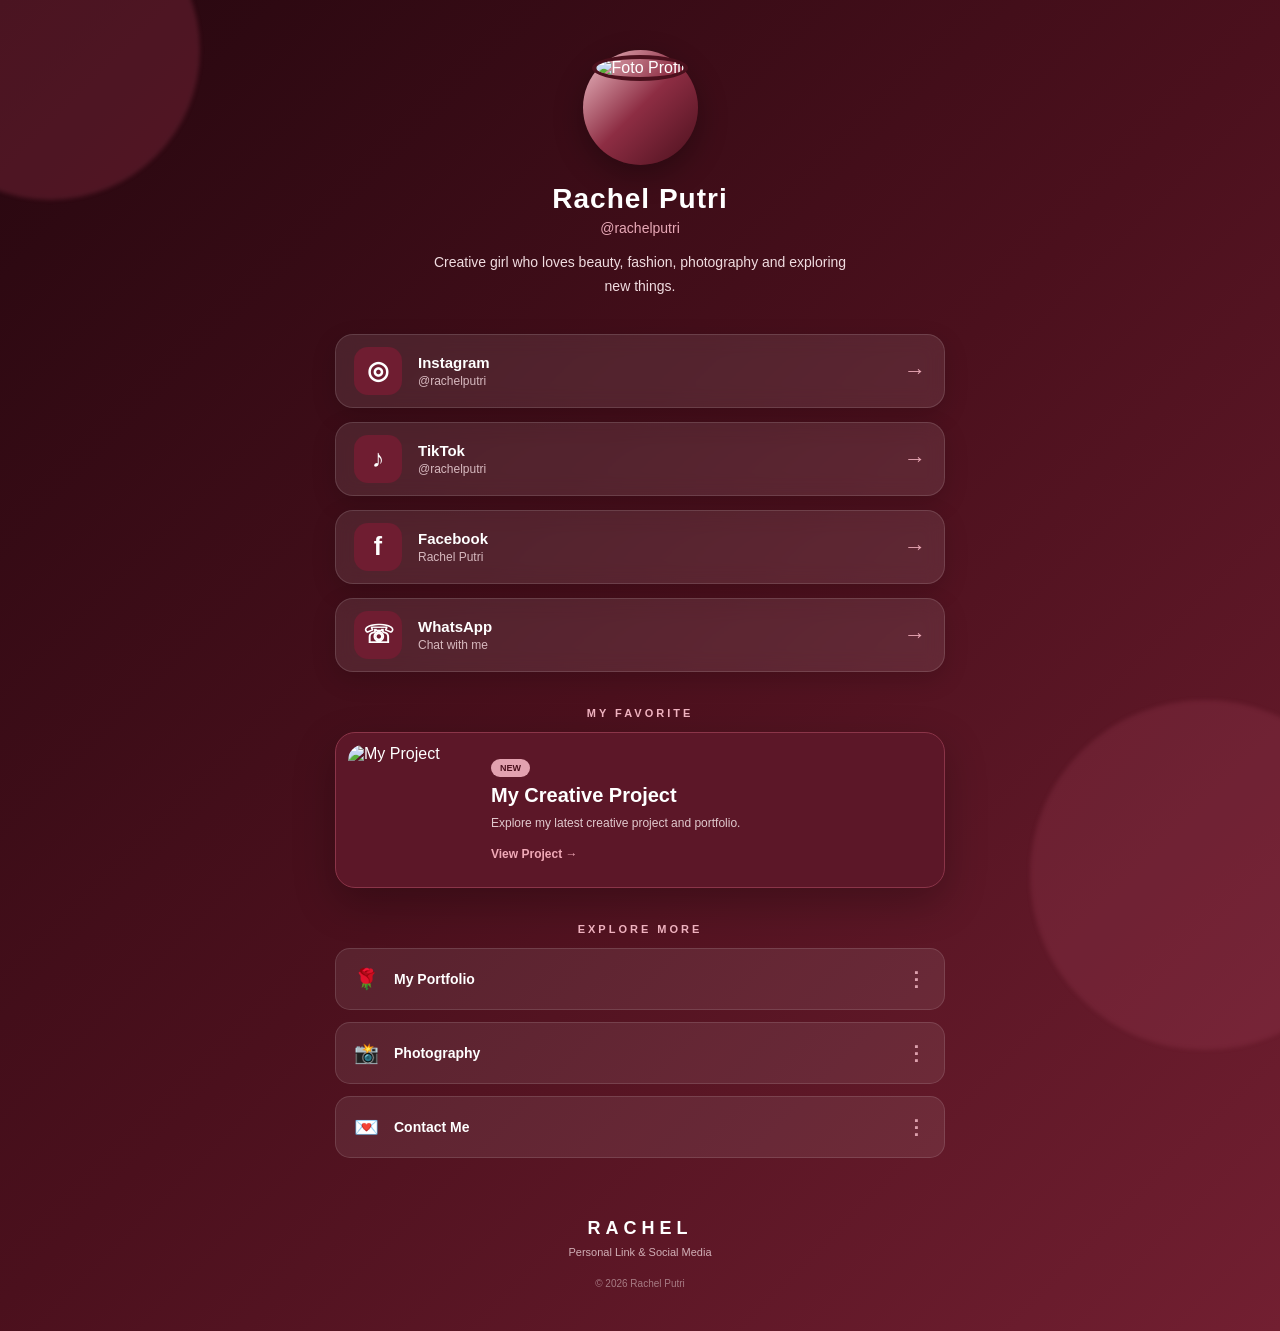
==== commit 922f8954: "gh" ====
--- a/index.html
+++ b/index.html
@@ -1,13 +1,10 @@
 <!DOCTYPE html>
 <html lang="id">
-
 <head>
     <meta charset="UTF-8">
+    <meta name="viewport" content="width=device-width, initial-scale=1.0">
 
-    <meta name="viewport"
-          content="width=device-width, initial-scale=1.0">
-
-    <title>My Profile | Microsite</title>
+    <title>My Maroon Profile</title>
 
     <!-- CSS -->
     <link rel="stylesheet" href="style.css">
@@ -15,303 +12,184 @@
 
 <body>
 
-    <!-- NAVBAR -->
-    <header>
-        <nav class="navbar">
+    <!-- Background Decoration -->
+    <div class="shape shape-1"></div>
+    <div class="shape shape-2"></div>
 
-            <div class="logo">
-                MY<span>PROFILE</span>
+    <!-- MAIN CONTAINER -->
+    <main class="container">
+
+        <!-- PROFILE -->
+        <section class="profile">
+
+            <div class="profile-photo">
+                <img src="profile.jpg" alt="Foto Profil">
             </div>
 
-            <ul class="nav-menu">
-                <li>
-                    <a href="#home">Home</a>
-                </li>
+            <h1>Rachel Putri</h1>
 
-                <li>
-                    <a href="#profile">Profile</a>
-                </li>
+            <p class="username">@rachelputri</p>
 
-                <li>
-                    <a href="#social">Social Media</a>
-                </li>
+            <p class="bio">
+                Creative girl who loves beauty, fashion,
+                photography and exploring new things.
+            </p>
 
-                <li>
-                    <a href="#contact">Contact</a>
-                </li>
-            </ul>
-
-            <a href="#social" class="nav-button">
-                Follow Me
-            </a>
-
-        </nav>
-    </header>
+        </section>
 
 
-    <!-- HERO -->
-    <section class="hero" id="home">
+        <!-- SOCIAL MEDIA -->
+        <section class="social-media">
 
-        <div class="hero-text">
+            <a href="https://instagram.com/"
+               target="_blank"
+               class="social instagram">
 
-            <p class="subtitle">
-                WELCOME TO MY WEBSITE
-            </p>
+                <div class="icon">◎</div>
 
-            <h1>
-                Hello,<br>
-                I'm <span>Alex.</span>
-            </h1>
-
-            <p class="description">
-                Saya adalah seorang pelajar yang memiliki
-                ketertarikan pada dunia kreatif, teknologi,
-                desain, dan media sosial.
-            </p>
-
-            <div class="hero-buttons">
-
-                <a href="#profile" class="primary-button">
-                    My Profile
-                </a>
-
-                <a href="#social" class="secondary-button">
-                    Social Media
-                </a>
-
-            </div>
-
-        </div>
-
-
-        <div class="hero-image">
-
-            <div class="circle"></div>
-
-            <img src="profile.jpg"
-                 alt="Foto Profil">
-
-        </div>
-
-    </section>
-
-
-    <!-- PROFILE -->
-    <section class="profile" id="profile">
-
-        <div class="profile-image">
-
-            <img src="profile.jpg"
-                 alt="Foto Profile">
-
-        </div>
-
-
-        <div class="profile-content">
-
-            <p class="subtitle">
-                ABOUT ME
-            </p>
-
-            <h2>
-                My Personal<br>
-                <span>Profile</span>
-            </h2>
-
-            <p>
-                Halo! Nama saya Alex. Saya merupakan seseorang
-                yang senang belajar hal-hal baru dan memiliki
-                minat dalam bidang desain, teknologi, fotografi,
-                dan media digital.
-            </p>
-
-            <p>
-                Melalui microsite ini, kamu dapat mengenal
-                saya lebih dekat serta menemukan berbagai
-                akun sosial media saya.
-            </p>
-
-
-            <div class="info">
-
-                <div>
-                    <strong>Nama</strong>
-                    <span>Alex</span>
+                <div class="social-text">
+                    <strong>Instagram</strong>
+                    <span>@rachelputri</span>
                 </div>
 
-                <div>
-                    <strong>Profesi</strong>
-                    <span>Student</span>
-                </div>
-
-                <div>
-                    <strong>Domisili</strong>
-                    <span>Indonesia</span>
-                </div>
-
-                <div>
-                    <strong>Hobi</strong>
-                    <span>Design & Photography</span>
-                </div>
-
-            </div>
-
-        </div>
-
-    </section>
-
-
-    <!-- SOCIAL MEDIA -->
-    <section class="social" id="social">
-
-        <div class="section-heading">
-
-            <p class="subtitle">
-                FIND ME ONLINE
-            </p>
-
-            <h2>
-                My Social <span>Media</span>
-            </h2>
-
-            <p>
-                Yuk terhubung dan ikuti aktivitas saya
-                melalui sosial media berikut.
-            </p>
-
-        </div>
-
-
-        <div class="social-container">
-
-
-            <!-- INSTAGRAM -->
-            <a href="https://instagram.com/"
-               target="_blank"
-               class="social-card">
-
-                <div class="social-icon instagram">
-                    ◎
-                </div>
-
-                <div>
-                    <h3>Instagram</h3>
-                    <p>@username</p>
-                </div>
-
-                <span class="arrow">→</span>
+                <div class="arrow">→</div>
 
             </a>
 
 
-            <!-- TIKTOK -->
             <a href="https://tiktok.com/"
                target="_blank"
-               class="social-card">
+               class="social tiktok">
 
-                <div class="social-icon tiktok">
-                    ♪
+                <div class="icon">♪</div>
+
+                <div class="social-text">
+                    <strong>TikTok</strong>
+                    <span>@rachelputri</span>
                 </div>
 
-                <div>
-                    <h3>TikTok</h3>
-                    <p>@username</p>
-                </div>
-
-                <span class="arrow">→</span>
+                <div class="arrow">→</div>
 
             </a>
 
 
-            <!-- FACEBOOK -->
             <a href="https://facebook.com/"
                target="_blank"
-               class="social-card">
+               class="social facebook">
 
-                <div class="social-icon facebook">
-                    f
+                <div class="icon">f</div>
+
+                <div class="social-text">
+                    <strong>Facebook</strong>
+                    <span>Rachel Putri</span>
                 </div>
 
-                <div>
-                    <h3>Facebook</h3>
-                    <p>Alex Profile</p>
-                </div>
-
-                <span class="arrow">→</span>
+                <div class="arrow">→</div>
 
             </a>
 
 
-            <!-- WHATSAPP -->
             <a href="https://wa.me/6281234567890"
                target="_blank"
-               class="social-card">
+               class="social whatsapp">
 
-                <div class="social-icon whatsapp">
-                    ☎
+                <div class="icon">☏</div>
+
+                <div class="social-text">
+                    <strong>WhatsApp</strong>
+                    <span>Chat with me</span>
                 </div>
 
-                <div>
-                    <h3>WhatsApp</h3>
-                    <p>Chat with me</p>
-                </div>
-
-                <span class="arrow">→</span>
+                <div class="arrow">→</div>
 
             </a>
 
-        </div>
-
-    </section>
+        </section>
 
 
-    <!-- CONTACT -->
-    <section class="contact" id="contact">
+        <!-- FEATURED LINK -->
+        <section class="featured">
 
-        <div>
-
-            <p class="subtitle">
-                LET'S CONNECT
+            <p class="featured-title">
+                MY FAVORITE
             </p>
 
-            <h2>
-                Have a project<br>
-                <span>in mind?</span>
-            </h2>
+            <a href="#" class="featured-card">
+
+                <div class="featured-image">
+                    <img src="foto1.jpg" alt="My Project">
+                </div>
+
+                <div class="featured-content">
+
+                    <span>NEW</span>
+
+                    <h2>
+                        My Creative Project
+                    </h2>
+
+                    <p>
+                        Explore my latest creative project
+                        and portfolio.
+                    </p>
+
+                    <button>
+                        View Project →
+                    </button>
+
+                </div>
+
+            </a>
+
+        </section>
+
+
+        <!-- LINKS -->
+        <section class="links">
+
+            <p class="link-title">
+                EXPLORE MORE
+            </p>
+
+            <a href="#" class="link-card">
+                <span>🌹</span>
+                <strong>My Portfolio</strong>
+                <b>⋮</b>
+            </a>
+
+            <a href="#" class="link-card">
+                <span>📸</span>
+                <strong>Photography</strong>
+                <b>⋮</b>
+            </a>
+
+            <a href="#" class="link-card">
+                <span>💌</span>
+                <strong>Contact Me</strong>
+                <b>⋮</b>
+            </a>
+
+        </section>
+
+
+        <!-- FOOTER -->
+        <footer>
+
+            <div class="footer-logo">
+                RACHEL
+            </div>
 
             <p>
-                Jangan ragu untuk menghubungi saya melalui
-                sosial media yang tersedia.
+                Personal Link & Social Media
             </p>
 
-            <a href="#social"
-               class="primary-button">
-                Contact Me
-            </a>
+            <small>
+                © 2026 Rachel Putri
+            </small>
 
-        </div>
+        </footer>
 
-    </section>
-
-
-    <!-- FOOTER -->
-    <footer>
-
-        <div class="footer-logo">
-            MYPROFILE
-        </div>
-
-        <p>
-            Personal Microsite
-        </p>
-
-        <div class="footer-line"></div>
-
-        <p class="copyright">
-            © 2026 Alex. All Rights Reserved.
-        </p>
-
-    </footer>
+    </main>
 
 </body>
-</html>+</html>
--- a/style.css
+++ b/style.css
@@ -1,6 +1,6 @@
-/* ===================================
+/* =====================================
    RESET
-=================================== */
+===================================== */
 
 * {
     margin: 0;
@@ -15,772 +15,606 @@
 body {
     font-family: Arial, Helvetica, sans-serif;
 
-    background: #160609;
+    min-height: 100vh;
 
     color: #ffffff;
 
-    line-height: 1.6;
-}
-
-
-/* ===================================
-   COLOR
-=================================== */
-
-:root {
-
-    --maroon-dark: #160609;
-
-    --maroon: #5c1725;
-
-    --maroon-light: #7d2638;
-
-    --red-soft: #a64b5f;
-
-    --cream: #f7e8df;
-
-    --white: #ffffff;
-
-    --gray: #b7a9aa;
-}
-
-
-/* ===================================
-   NAVBAR
-=================================== */
-
-header {
-
-    width: 100%;
-
-    position: absolute;
-
-    top: 0;
-    left: 0;
-
-    z-index: 100;
-}
-
-.navbar {
-
-    width: 86%;
-
-    height: 90px;
-
-    margin: auto;
-
-    display: flex;
-
-    align-items: center;
-
-    justify-content: space-between;
-}
-
-.logo {
-
-    font-size: 22px;
-
-    font-weight: bold;
-
-    letter-spacing: 3px;
-}
-
-.logo span {
-
-    color: #d47b8c;
-}
-
-.nav-menu {
-
-    display: flex;
-
-    gap: 35px;
-
-    list-style: none;
-}
-
-.nav-menu a {
-
-    color: white;
-
-    text-decoration: none;
-
-    font-size: 14px;
-
-    transition: 0.3s;
-}
-
-.nav-menu a:hover {
-
-    color: #d47b8c;
-}
-
-.nav-button {
-
-    text-decoration: none;
-
-    color: white;
-
-    background: var(--maroon-light);
-
-    padding: 11px 22px;
-
-    border-radius: 25px;
-
-    font-size: 13px;
-
-    transition: 0.3s;
-}
-
-.nav-button:hover {
-
-    background: #a64b5f;
-}
-
-
-/* ===================================
-   HERO
-=================================== */
-
-.hero {
-
-    min-height: 100vh;
-
-    padding: 120px 8% 80px;
-
-    display: flex;
-
-    align-items: center;
-
-    justify-content: space-between;
-
-    overflow: hidden;
-
     background:
-
-        radial-gradient(
-            circle at 80% 50%,
-            #682333 0%,
-            #2b0b13 30%,
-            #160609 65%
-        );
-}
-
-.hero-text {
-
-    width: 50%;
-
-    position: relative;
-
-    z-index: 2;
-}
-
-.subtitle {
-
-    color: #d47b8c;
-
-    font-size: 12px;
-
-    font-weight: bold;
-
-    letter-spacing: 4px;
-
-    margin-bottom: 20px;
-}
-
-.hero h1 {
-
-    font-size: clamp(55px, 7vw, 90px);
-
-    line-height: 0.95;
-
-    margin-bottom: 30px;
-}
-
-.hero h1 span {
-
-    color: #d47b8c;
-}
-
-.description {
-
-    color: #c3b4b6;
-
-    max-width: 520px;
-
-    line-height: 1.8;
-
-    margin-bottom: 35px;
-}
-
-
-/* ===================================
-   BUTTON
-=================================== */
-
-.hero-buttons {
-
-    display: flex;
-
-    gap: 15px;
-}
-
-.primary-button {
-
-    display: inline-block;
-
-    padding: 14px 26px;
-
-    background: #7d2638;
-
-    color: white;
-
-    text-decoration: none;
-
-    border-radius: 30px;
-
-    font-size: 13px;
-
-    font-weight: bold;
-
-    transition: 0.3s;
-}
-
-.primary-button:hover {
-
-    background: #a64b5f;
-
-    transform: translateY(-3px);
-}
-
-.secondary-button {
-
-    display: inline-block;
-
-    padding: 14px 26px;
-
-    border: 1px solid #8e4b5b;
-
-    color: white;
-
-    text-decoration: none;
-
-    border-radius: 30px;
-
-    font-size: 13px;
-
-    transition: 0.3s;
-}
-
-.secondary-button:hover {
-
-    background: #7d2638;
-}
-
-
-/* ===================================
-   HERO IMAGE
-=================================== */
-
-.hero-image {
-
-    width: 43%;
-
-    height: 570px;
-
-    display: flex;
-
-    align-items: center;
-
-    justify-content: center;
-
-    position: relative;
-}
-
-.circle {
-
-    width: 420px;
-
-    height: 420px;
-
-    position: absolute;
-
-    background: #7d2638;
-
-    border-radius: 50%;
-
-    opacity: 0.8;
-}
-
-.hero-image img {
-
-    width: 370px;
-
-    height: 500px;
-
-    object-fit: cover;
-
-    border-radius: 190px 190px 25px 25px;
-
-    border: 8px solid #260b12;
-
-    position: relative;
-
-    z-index: 2;
-
-    box-shadow:
-        0 30px 70px rgba(0, 0, 0, 0.6);
-}
-
-
-/* ===================================
-   PROFILE
-=================================== */
-
-.profile {
-
-    padding: 120px 8%;
-
-    display: flex;
-
-    align-items: center;
-
-    gap: 90px;
-
-    background: #f7e8df;
-
-    color: #260a10;
-}
-
-.profile-image {
-
-    width: 42%;
-}
-
-.profile-image img {
-
-    width: 100%;
-
-    height: 500px;
-
-    object-fit: cover;
-
-    border-radius: 20px;
-
-    box-shadow:
-        20px 20px 0 #7d2638;
-}
-
-.profile-content {
-
-    width: 50%;
-}
-
-.profile-content h2 {
-
-    font-size: 55px;
-
-    line-height: 1;
-
-    margin-bottom: 30px;
-}
-
-.profile-content h2 span {
-
-    color: #7d2638;
-}
-
-.profile-content > p:not(.subtitle) {
-
-    color: #69585b;
-
-    margin-bottom: 18px;
-
-    max-width: 550px;
-}
-
-
-/* ===================================
-   PROFILE INFORMATION
-=================================== */
-
-.info {
-
-    margin-top: 30px;
-
-    display: grid;
-
-    grid-template-columns: 1fr 1fr;
-
-    gap: 15px;
-}
-
-.info div {
-
-    padding: 15px;
-
-    background: white;
-
-    border-left: 4px solid #7d2638;
-
-    border-radius: 5px;
-}
-
-.info strong {
-
-    display: block;
-
-    font-size: 12px;
-
-    color: #8a6870;
-
-    margin-bottom: 3px;
-}
-
-.info span {
-
-    font-size: 14px;
-
-    font-weight: bold;
-}
-
-
-/* ===================================
-   SOCIAL MEDIA
-=================================== */
-
-.social {
-
-    padding: 110px 8%;
-
-    background: #160609;
-}
-
-.section-heading {
-
-    text-align: center;
-
-    margin-bottom: 55px;
-}
-
-.section-heading h2 {
-
-    font-size: 50px;
-
-    margin-bottom: 15px;
-}
-
-.section-heading h2 span {
-
-    color: #d47b8c;
-}
-
-.section-heading > p:last-child {
-
-    color: #aa9a9c;
-}
-
-
-/* ===================================
-   SOCIAL CARDS
-=================================== */
-
-.social-container {
-
-    max-width: 900px;
-
-    margin: auto;
-
-    display: grid;
-
-    grid-template-columns: 1fr 1fr;
-
-    gap: 20px;
-}
-
-.social-card {
-
-    display: flex;
-
-    align-items: center;
-
-    gap: 18px;
-
-    padding: 25px;
-
-    text-decoration: none;
-
-    color: white;
-
-    background: #270b12;
-
-    border: 1px solid #481620;
-
-    border-radius: 15px;
-
-    transition: 0.3s;
-}
-
-.social-card:hover {
-
-    background: #5c1725;
-
-    transform: translateY(-5px);
-
-    border-color: #a64b5f;
-}
-
-.social-icon {
-
-    width: 50px;
-
-    height: 50px;
-
-    display: flex;
-
-    align-items: center;
-
-    justify-content: center;
-
-    border-radius: 50%;
-
-    font-size: 24px;
-
-    font-weight: bold;
-
-    background: #7d2638;
-}
-
-.social-card h3 {
-
-    font-size: 17px;
-
-    margin-bottom: 2px;
-}
-
-.social-card p {
-
-    color: #bdaeb0;
-
-    font-size: 13px;
-}
-
-.arrow {
-
-    margin-left: auto;
-
-    color: #d47b8c;
-
-    font-size: 22px;
-}
-
-
-/* ===================================
-   CONTACT
-=================================== */
-
-.contact {
-
-    padding: 120px 8%;
-
-    background:
-
         linear-gradient(
             135deg,
-            #5c1725,
-            #280a11
+            #26070f,
+            #4b101d,
+            #721f31
         );
 
+    overflow-x: hidden;
+}
+
+
+/* =====================================
+   BACKGROUND
+===================================== */
+
+.shape {
+    position: fixed;
+
+    border-radius: 50%;
+
+    z-index: -1;
+
+    filter: blur(2px);
+}
+
+.shape-1 {
+    width: 300px;
+    height: 300px;
+
+    background: #8f3047;
+
+    top: -100px;
+    left: -100px;
+
+    opacity: 0.35;
+}
+
+.shape-2 {
+    width: 350px;
+    height: 350px;
+
+    background: #9f4057;
+
+    bottom: -150px;
+    right: -100px;
+
+    opacity: 0.25;
+}
+
+
+/* =====================================
+   MAIN CONTAINER
+===================================== */
+
+.container {
+
+    width: 100%;
+
+    max-width: 650px;
+
+    margin: auto;
+
+    padding: 50px 20px 40px;
+}
+
+
+/* =====================================
+   PROFILE
+===================================== */
+
+.profile {
+
     text-align: center;
-}
-
-.contact h2 {
-
-    font-size: 60px;
-
-    line-height: 1;
-
-    margin-bottom: 25px;
-}
-
-.contact h2 span {
-
-    color: #e5a0ae;
-}
-
-.contact p:not(.subtitle) {
-
-    color: #ddc9cc;
-
-    max-width: 500px;
-
-    margin: 0 auto 30px;
-}
-
-
-/* ===================================
+
+    margin-bottom: 35px;
+}
+
+.profile-photo {
+
+    width: 115px;
+    height: 115px;
+
+    margin: auto;
+
+    padding: 5px;
+
+    border-radius: 50%;
+
+    background:
+        linear-gradient(
+            135deg,
+            #f1c2ca,
+            #8d2d43,
+            #4b101d
+        );
+
+    box-shadow:
+        0 10px 30px rgba(0,0,0,0.3);
+}
+
+.profile-photo img {
+
+    width: 100%;
+    height: 100%;
+
+    object-fit: cover;
+
+    border-radius: 50%;
+
+    border: 4px solid #4b101d;
+}
+
+.profile h1 {
+
+    margin-top: 18px;
+
+    font-size: 28px;
+
+    font-weight: 700;
+
+    letter-spacing: 1px;
+}
+
+.username {
+
+    margin-top: 5px;
+
+    color: #e8a9b7;
+
+    font-size: 14px;
+}
+
+.bio {
+
+    max-width: 430px;
+
+    margin: 15px auto 0;
+
+    color: #f0dce0;
+
+    font-size: 14px;
+
+    line-height: 1.7;
+}
+
+
+/* =====================================
+   SOCIAL MEDIA
+===================================== */
+
+.social-media {
+
+    display: flex;
+
+    flex-direction: column;
+
+    gap: 14px;
+
+    margin-bottom: 35px;
+}
+
+.social {
+
+    min-height: 72px;
+
+    display: flex;
+
+    align-items: center;
+
+    gap: 16px;
+
+    padding: 12px 18px;
+
+    color: white;
+
+    text-decoration: none;
+
+    background:
+        rgba(255,255,255,0.09);
+
+    border: 1px solid
+        rgba(255,255,255,0.13);
+
+    border-radius: 18px;
+
+    backdrop-filter: blur(10px);
+
+    transition: all 0.3s ease;
+
+    box-shadow:
+        0 8px 25px rgba(0,0,0,0.15);
+}
+
+.social:hover {
+
+    transform:
+        translateY(-4px)
+        scale(1.01);
+
+    background:
+        rgba(255,255,255,0.16);
+
+    border-color: #e6a2b1;
+
+    box-shadow:
+        0 12px 30px rgba(0,0,0,0.25);
+}
+
+
+/* ICON */
+
+.icon {
+
+    width: 48px;
+    height: 48px;
+
+    flex-shrink: 0;
+
+    display: flex;
+
+    align-items: center;
+    justify-content: center;
+
+    border-radius: 14px;
+
+    font-size: 25px;
+
+    font-weight: bold;
+
+    background: #6f1d31;
+
+    color: #ffffff;
+}
+
+
+/* SOCIAL TEXT */
+
+.social-text {
+
+    display: flex;
+
+    flex-direction: column;
+
+    gap: 3px;
+}
+
+.social-text strong {
+
+    font-size: 15px;
+}
+
+.social-text span {
+
+    color: #d7b9bf;
+
+    font-size: 12px;
+}
+
+
+/* ARROW */
+
+.arrow {
+
+    margin-left: auto;
+
+    font-size: 22px;
+
+    color: #e7a5b3;
+
+    transition: 0.3s;
+}
+
+.social:hover .arrow {
+
+    transform:
+        translateX(5px);
+}
+
+
+/* =====================================
+   FEATURED
+===================================== */
+
+.featured {
+
+    margin-top: 35px;
+
+    margin-bottom: 35px;
+}
+
+.featured-title,
+.link-title {
+
+    margin-bottom: 13px;
+
+    color: #efb2bf;
+
+    font-size: 11px;
+
+    font-weight: bold;
+
+    letter-spacing: 3px;
+
+    text-align: center;
+}
+
+
+/* FEATURED CARD */
+
+.featured-card {
+
+    display: flex;
+
+    align-items: center;
+
+    gap: 18px;
+
+    padding: 12px;
+
+    color: white;
+
+    text-decoration: none;
+
+    background: #5c1728;
+
+    border-radius: 20px;
+
+    border: 1px solid #8b3549;
+
+    box-shadow:
+        0 15px 40px rgba(0,0,0,0.25);
+
+    transition: 0.3s;
+}
+
+.featured-card:hover {
+
+    transform:
+        translateY(-5px);
+
+    background: #6d1c30;
+}
+
+
+/* IMAGE */
+
+.featured-image {
+
+    width: 125px;
+    height: 130px;
+
+    flex-shrink: 0;
+
+    overflow: hidden;
+
+    border-radius: 15px;
+}
+
+.featured-image img {
+
+    width: 100%;
+    height: 100%;
+
+    object-fit: cover;
+
+    transition: 0.5s;
+}
+
+.featured-card:hover
+.featured-image img {
+
+    transform: scale(1.08);
+}
+
+
+/* CONTENT */
+
+.featured-content {
+
+    padding-right: 10px;
+}
+
+.featured-content span {
+
+    display: inline-block;
+
+    padding: 4px 9px;
+
+    margin-bottom: 7px;
+
+    border-radius: 20px;
+
+    background: #e2a1af;
+
+    color: #4b101d;
+
+    font-size: 9px;
+
+    font-weight: bold;
+}
+
+.featured-content h2 {
+
+    font-size: 20px;
+
+    margin-bottom: 7px;
+}
+
+.featured-content p {
+
+    color: #e1c9ce;
+
+    font-size: 12px;
+
+    line-height: 1.5;
+
+    margin-bottom: 12px;
+}
+
+.featured-content button {
+
+    border: none;
+
+    background: transparent;
+
+    color: #f0a9b7;
+
+    font-size: 12px;
+
+    font-weight: bold;
+
+    cursor: pointer;
+}
+
+
+/* =====================================
+   NORMAL LINKS
+===================================== */
+
+.links {
+
+    margin-bottom: 40px;
+}
+
+.link-card {
+
+    min-height: 62px;
+
+    display: flex;
+
+    align-items: center;
+
+    gap: 15px;
+
+    margin-bottom: 12px;
+
+    padding: 10px 18px;
+
+    text-decoration: none;
+
+    color: white;
+
+    background: rgba(255,255,255,0.08);
+
+    border: 1px solid rgba(255,255,255,0.12);
+
+    border-radius: 15px;
+
+    transition: 0.3s;
+}
+
+.link-card:hover {
+
+    background: #681b2d;
+
+    transform: translateX(5px);
+
+    border-color: #a64c60;
+}
+
+.link-card span {
+
+    font-size: 20px;
+}
+
+.link-card strong {
+
+    font-size: 14px;
+}
+
+.link-card b {
+
+    margin-left: auto;
+
+    font-size: 20px;
+
+    color: #dca0ad;
+}
+
+
+/* =====================================
    FOOTER
-=================================== */
+===================================== */
 
 footer {
 
     text-align: center;
 
-    padding: 60px 20px;
-
-    background: #0d0305;
+    padding-top: 20px;
 }
 
 .footer-logo {
 
-    font-size: 25px;
+    font-size: 18px;
 
     font-weight: bold;
 
     letter-spacing: 5px;
 
-    margin-bottom: 8px;
+    margin-bottom: 7px;
 }
 
 footer p {
 
-    color: #aa999c;
-
-    font-size: 13px;
-}
-
-.footer-line {
-
-    width: 70px;
-
-    height: 1px;
-
-    background: #7d2638;
-
-    margin: 25px auto;
-}
-
-.copyright {
-
-    color: #66575a !important;
-
-    font-size: 11px !important;
-}
-
-
-/* ===================================
+    color: #d1afb6;
+
+    font-size: 11px;
+
+    margin-bottom: 15px;
+}
+
+footer small {
+
+    color: #a77b84;
+
+    font-size: 10px;
+}
+
+
+/* =====================================
    RESPONSIVE
-=================================== */
-
-@media (max-width: 850px) {
-
-    .navbar {
-
-        width: 90%;
-    }
-
-    .nav-menu {
-
-        display: none;
-    }
-
-    .hero {
-
-        flex-direction: column;
-
-        text-align: center;
-
-        padding-top: 140px;
-    }
-
-    .hero-text {
-
-        width: 100%;
-    }
-
-    .description {
-
-        margin-left: auto;
-
-        margin-right: auto;
-    }
-
-    .hero-buttons {
-
-        justify-content: center;
-    }
-
-    .hero-image {
-
-        width: 100%;
-
-        margin-top: 50px;
-    }
-
-    .profile {
-
-        flex-direction: column;
-
-        gap: 60px;
-    }
-
-    .profile-image,
-    .profile-content {
-
-        width: 100%;
-    }
-
-    .social-container {
-
-        grid-template-columns: 1fr;
-    }
-
-}
-
-
-@media (max-width: 500px) {
-
-    .nav-button {
-
-        display: none;
-    }
-
-    .hero h1 {
-
-        font-size: 50px;
-    }
-
-    .circle {
-
-        width: 300px;
-
-        height: 300px;
-    }
-
-    .hero-image img {
-
-        width: 280px;
-
-        height: 400px;
-    }
-
-    .profile-content h2 {
-
-        font-size: 42px;
-    }
-
-    .section-heading h2 {
-
-        font-size: 40px;
-    }
-
-    .contact h2 {
-
-        font-size: 45px;
-    }
-
-    .info {
-
-        grid-template-columns: 1fr;
-    }
-}+===================================== */
+
+@media (max-width: 600px) {
+
+    .container {
+
+        padding:
+            35px 15px 30px;
+    }
+
+    .profile h1 {
+
+        font-size: 25px;
+    }
+
+    .profile-photo {
+
+        width: 100px;
+        height: 100px;
+    }
+
+    .social {
+
+        min-height: 68px;
+
+        padding: 10px 14px;
+    }
+
+    .icon {
+
+        width: 43px;
+        height: 43px;
+
+        font-size: 21px;
+    }
+
+    .featured-card {
+
+        align-items: flex-start;
+    }
+
+    .featured-image {
+
+        width: 105px;
+        height: 120px;
+    }
+
+    .featured-content h2 {
+
+        font-size: 17px;
+    }
+
+    .featured-content p {
+
+        font-size: 11px;
+    }
+}
